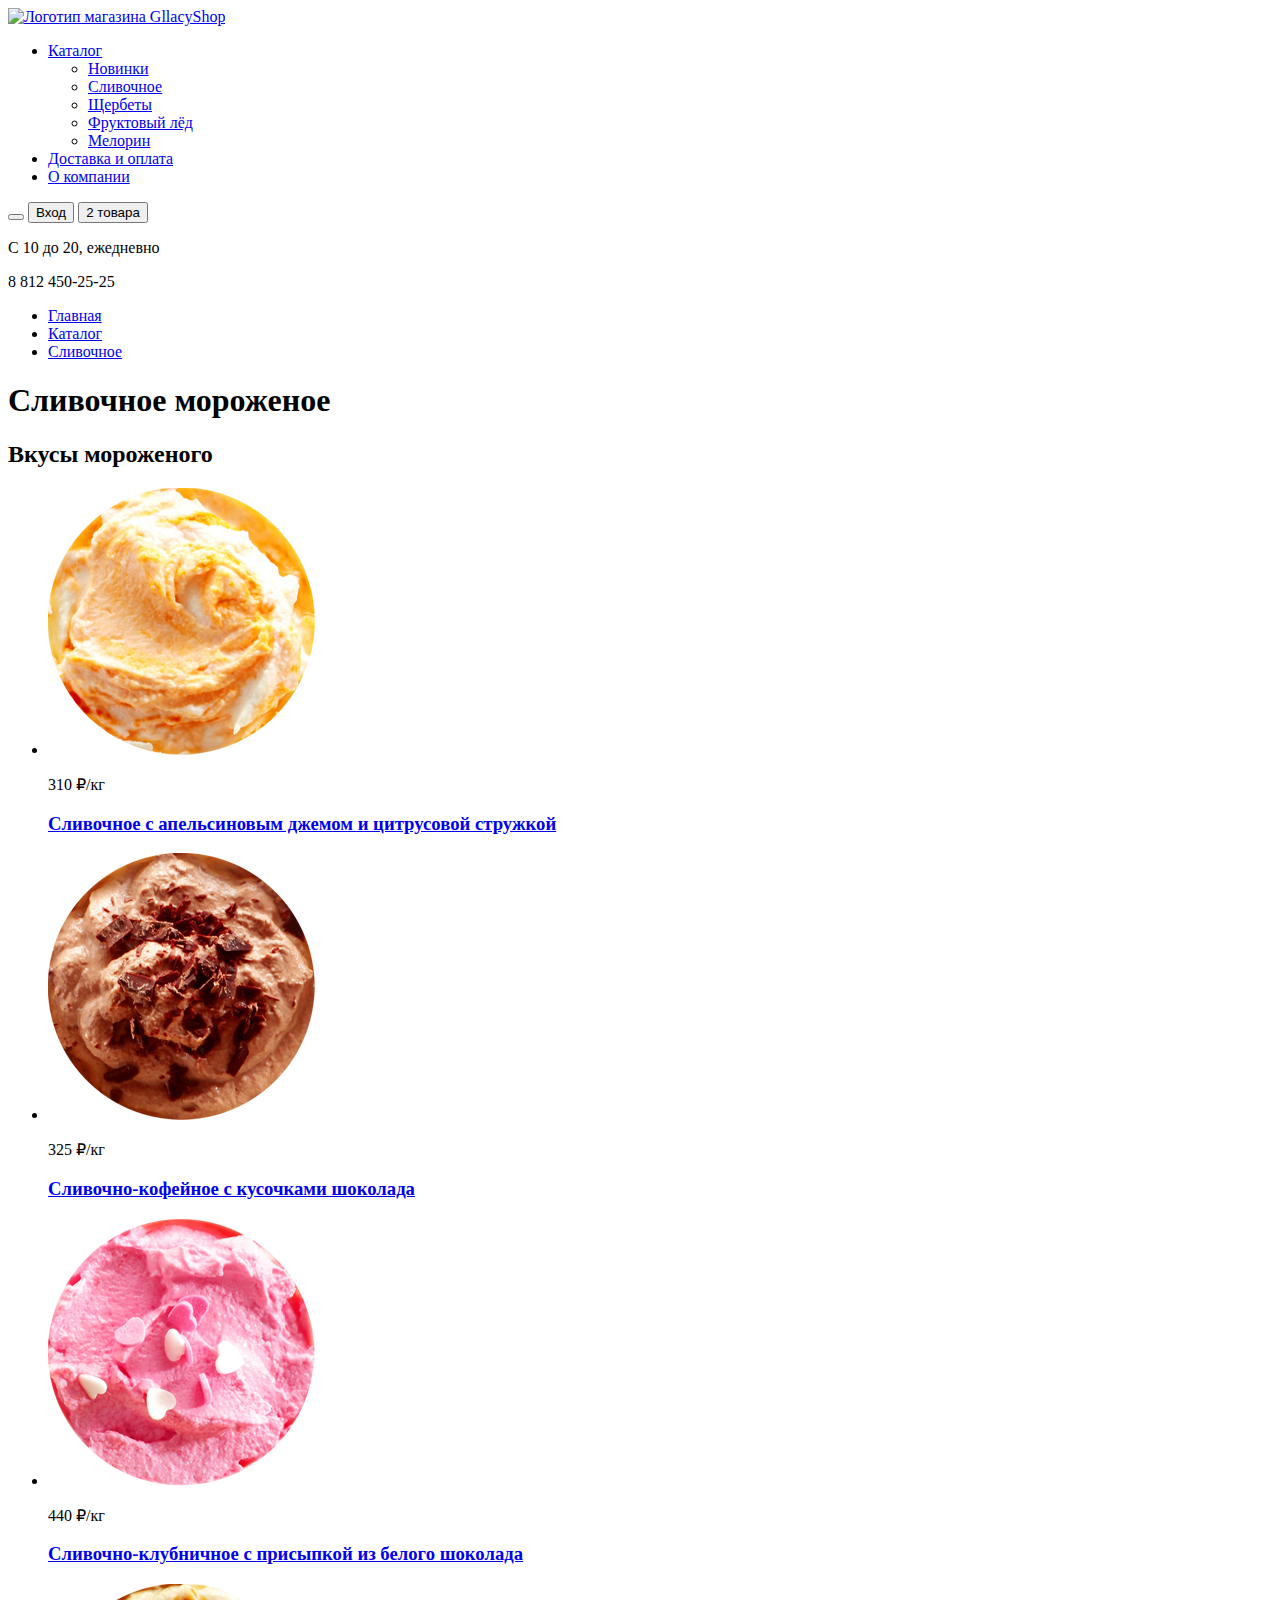
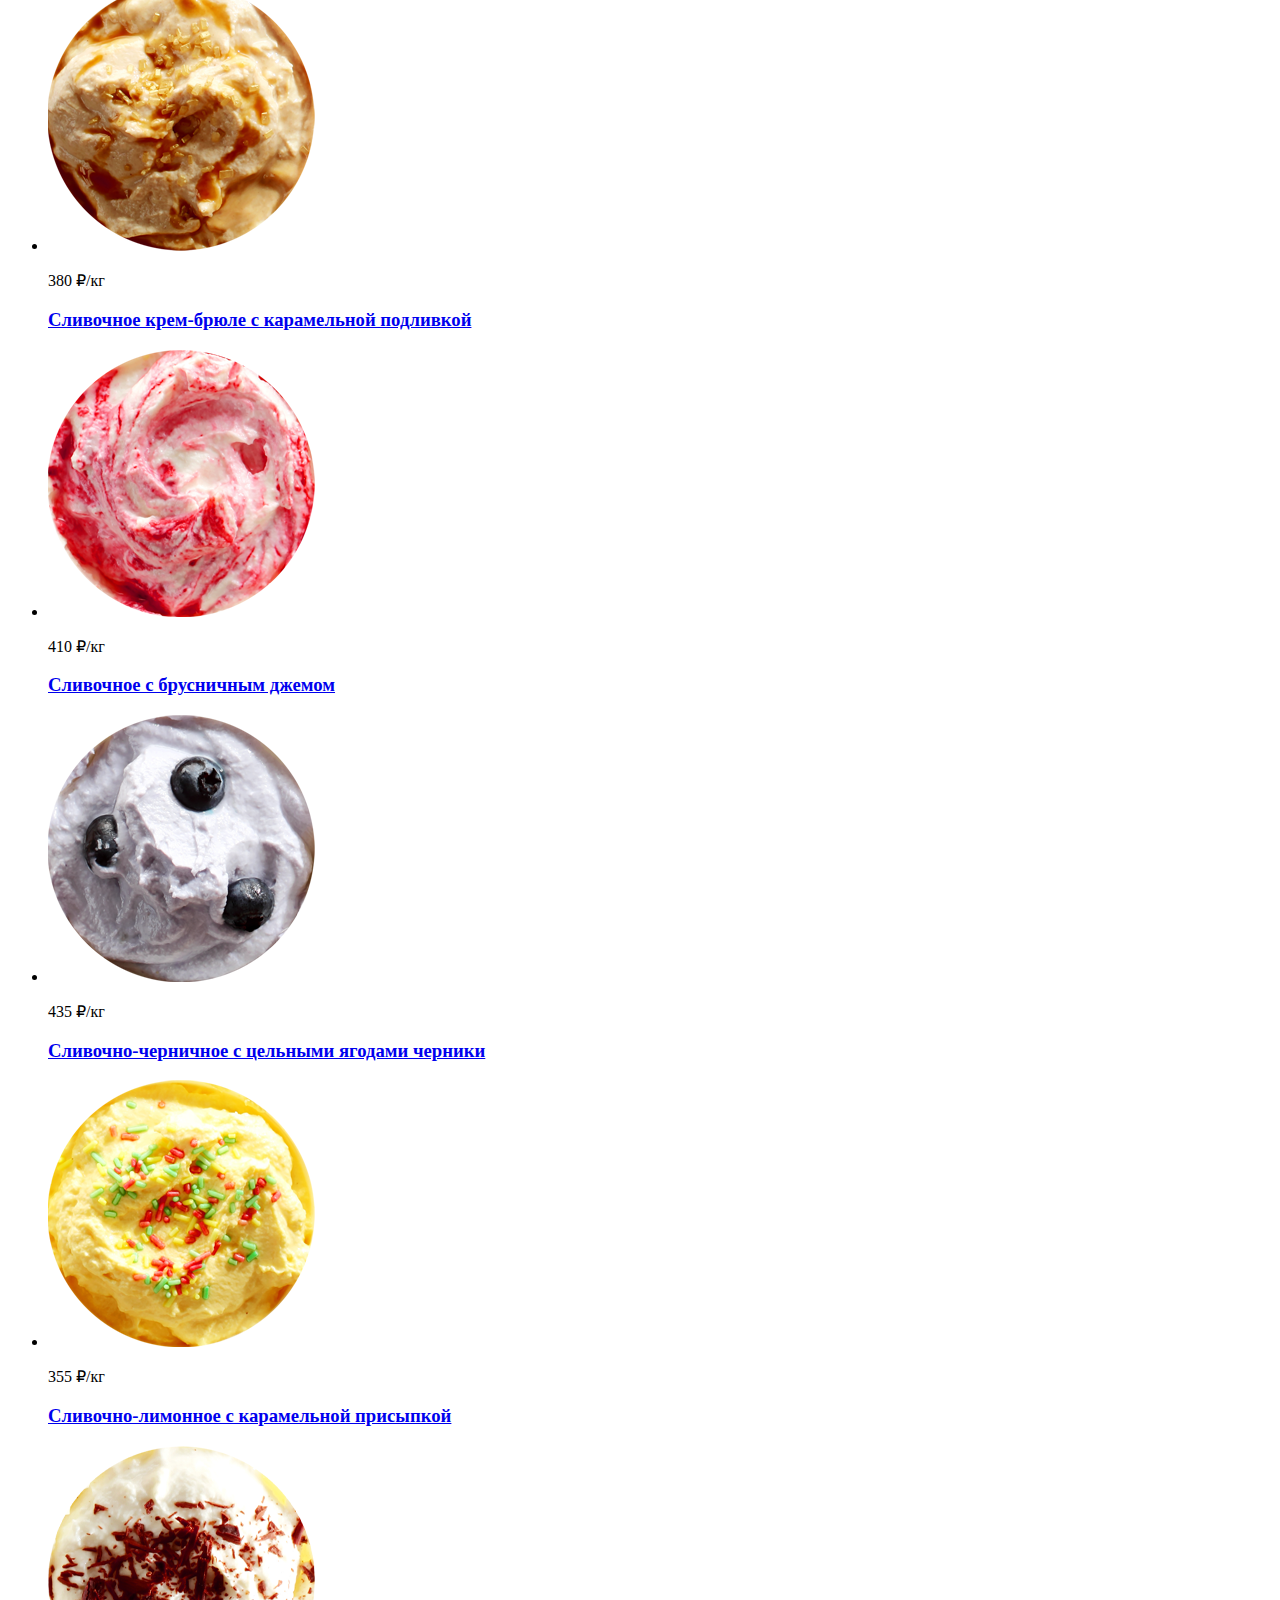
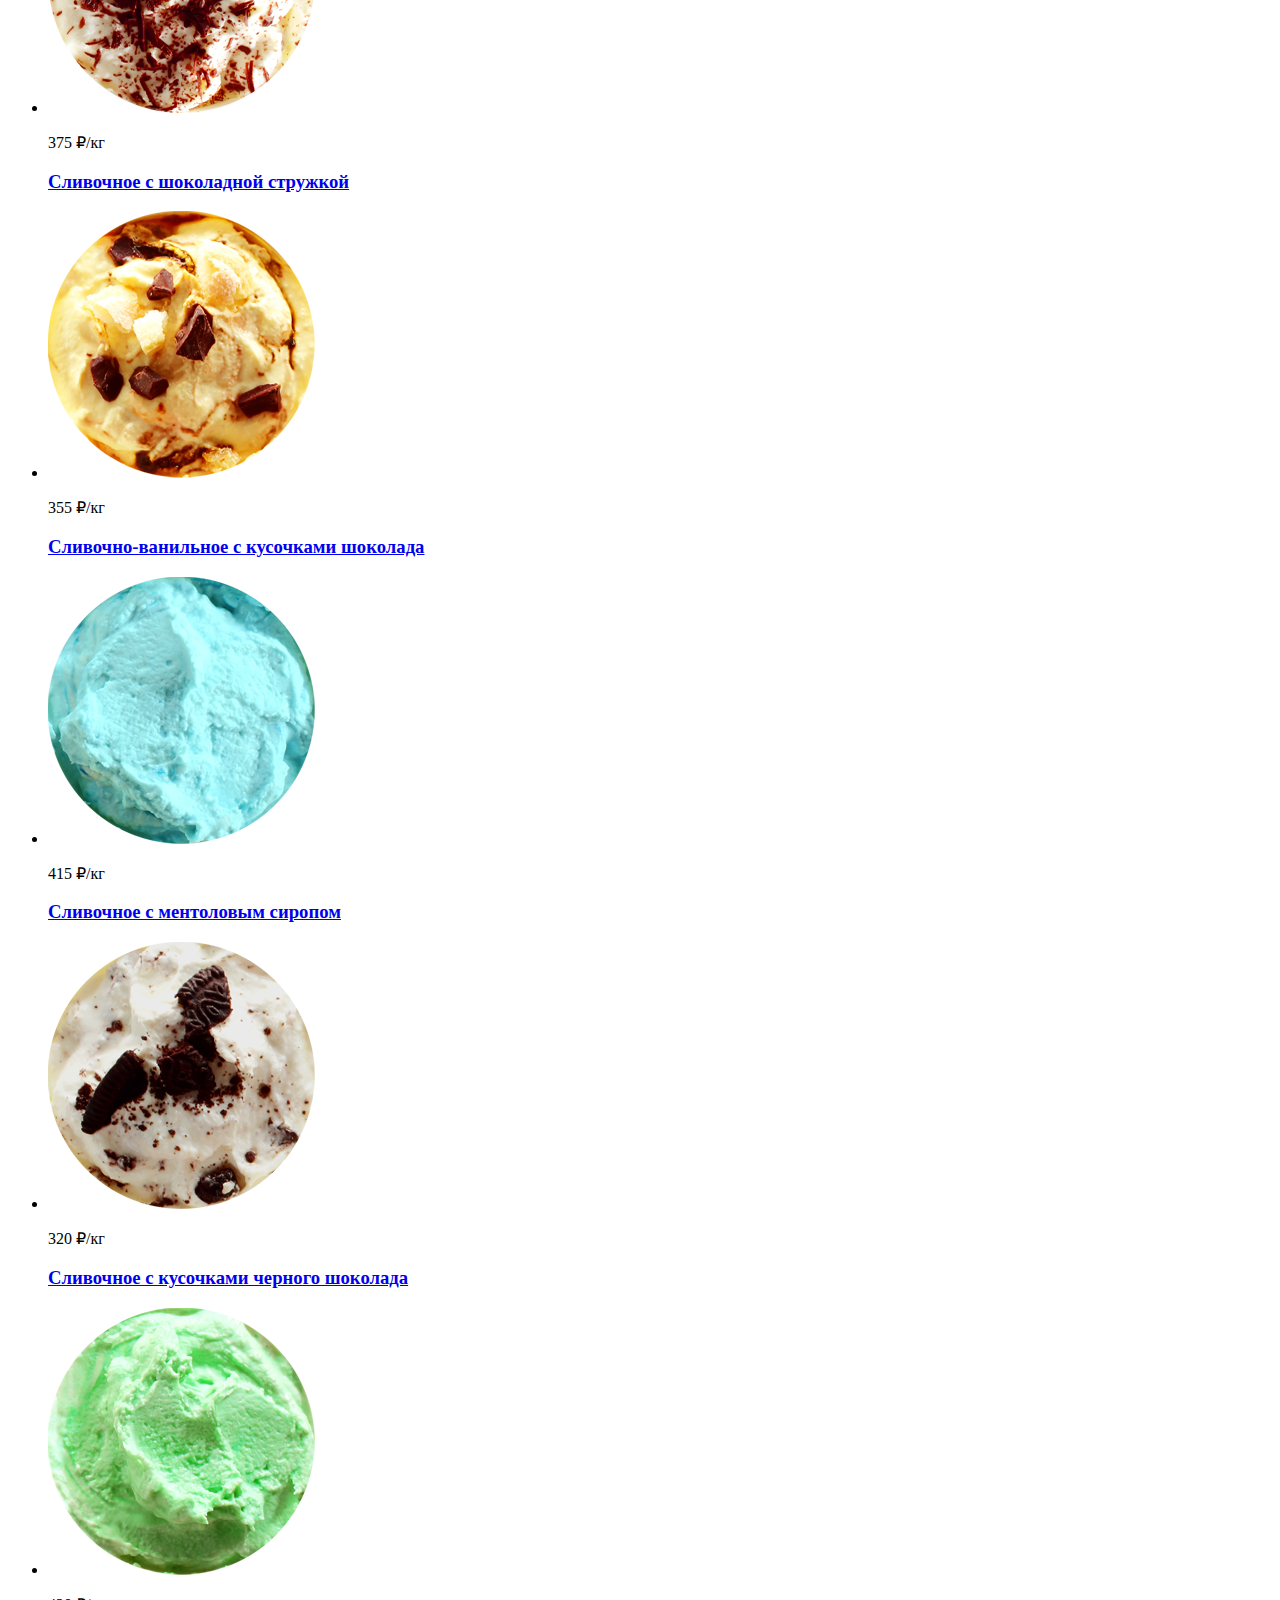
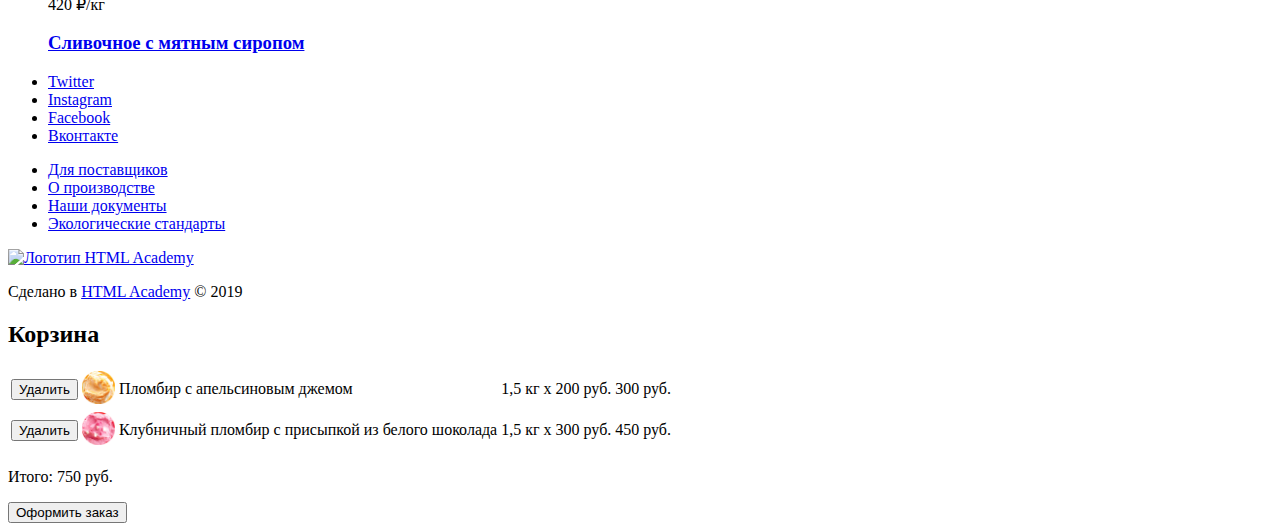
==== catalog.html @ 70934684 "Добавил разметку форм и попапов" ====
<!DOCTYPE html>
<html lang="ru">

<head>
  <meta charset="utf-8">
  <title>Каталог магазина GllacyShop</title>
</head>

<body>
  <header>
    <div>
      <a href="index.html">
        <img src="#" alt="Логотип магазина GllacyShop">
      </a>
    </div>
    <nav aria-label="Содержимое">
      <ul>
        <li><a href="#">Каталог</a></li>
        <ul>
          <li><a href="#">Новинки</a></li>
          <li><a href="#">Сливочное</a></li>
          <li><a href="#">Щербеты</a></li>
          <li><a href="#">Фруктовый лёд</a></li>
          <li><a href="#">Мелорин</a></li>
        </ul>
        <li><a href="#">Доставка и оплата</a></li>
        <li><a href="#">О компании</a></li>
      </ul>
    </nav>
    <div>
      <button type="button" aria-label="Поиск"></button>
      <button type="button">Вход</button>
      <button type="button">2 товара</button>
    </div>
    <div aria-label="График работы">
      <p>С 10 до 20, ежедневно</p>
      <p>8 812 450-25-25</p>
    </div>
  </header>
  <main>
    <ul>
      <li><a href="index.html">Главная</a></li>
      <li><a href="#">Каталог</a></li>
      <li><a href="catalog.html">Сливочное</a></li>
    </ul>
    <h1>Сливочное мороженое</h1>
    <section>
      <h2 class="visually-hidden">Вкусы мороженого</h2>
      <ul>
        <li>
          <img src="img/ice-cream-1.png" width="267" height="267"
            alt="Сливочное с апельсиновым джемом и цитрусовой стружкой">
          <p>310 ₽<span>/кг</span></p>
          <h3><a href="#">Сливочное с апельсиновым джемом и цитрусовой стружкой</a></h3>
        </li>
        <li>
          <img src="img/ice-cream-2.png" width="267" height="267" alt="Сливочно-кофейное с кусочками шоколада">
          <p>325 ₽<span>/кг</span></p>
          <h3><a href="#">Сливочно-кофейное с кусочками шоколада</a></h3>
        </li>
        <li>
          <img src="img/ice-cream-3.png" width="267" height="267"
            alt="Сливочно-клубничное с присыпкой из белого шоколада">
          <p>440 ₽<span>/кг</span></p>
          <h3><a href="#">Сливочно-клубничное с присыпкой из белого шоколада</a></h3>
        </li>
        <li>
          <img src="img/ice-cream-4.png" width="267" height="267" alt="Сливочное крем-брюле с карамельной подливкой">
          <p>380 ₽<span>/кг</span></p>
          <h3><a href="#">Сливочное крем-брюле с карамельной подливкой</a></h3>
        </li>
        <li>
          <img src="img/ice-cream-5.png" width="267" height="267" alt="Сливочное с брусничным джемом">
          <p>410 ₽<span>/кг</span></p>
          <h3><a href="#">Сливочное с брусничным джемом</a></h3>
        </li>
        <li>
          <img src="img/ice-cream-6.png" width="267" height="267" alt="Сливочно-черничное с цельными ягодами черники">
          <p>435 ₽<span>/кг</span></p>
          <h3><a href="#">Сливочно-черничное с цельными ягодами черники</a></h3>
        </li>
        <li>
          <img src="img/ice-cream-7.png" width="267" height="267" alt="Сливочно-лимонное с карамельной присыпкой">
          <p>355 ₽<span>/кг</span></p>
          <h3><a href="#">Сливочно-лимонное с карамельной присыпкой</a></h3>
        </li>
        <li>
          <img src="img/ice-cream-8.png" width="267" height="267" alt="Сливочное с шоколадной стружкой">
          <p>375 ₽<span>/кг</span></p>
          <h3><a href="#">Сливочное с шоколадной стружкой</a></h3>
        </li>
        <li>
          <img src="img/ice-cream-9.png" width="267" height="267" alt="Сливочно-ванильное с кусочками шоколада">
          <p>355 ₽<span>/кг</span></p>
          <h3><a href="#">Сливочно-ванильное с кусочками шоколада</a></h3>
        </li>
        <li>
          <img src="img/ice-cream-10.png" width="267" height="267" alt="Сливочноe с ментоловым сиропом">
          <p>415 ₽<span>/кг</span></p>
          <h3><a href="#">Сливочноe с ментоловым сиропом</a></h3>
        </li>
        <li>
          <img src="img/ice-cream-11.png" width="267" height="267" alt="Сливочное с кусочками черного шоколада">
          <p>320 ₽<span>/кг</span></p>
          <h3><a href="#">Сливочное с кусочками черного шоколада</a></h3>
        </li>
        <li>
          <img src="img/ice-cream-12.png" width="267" height="267" alt="Сливочное с мятным сиропом">
          <p>420 ₽<span>/кг</span></p>
          <h3><a href="#">Сливочное с мятным сиропом</a></h3>
        </li>
      </ul>
    </section>
  </main>
  <footer>
    <div>
      <ul>
        <li><a href="#">Twitter</a></li>
        <li><a href="#">Instagram</a></li>
        <li><a href="#">Facebook</a></li>
        <li><a href="#">Вконтакте</a></li>
      </ul>
    </div>
    <div>
      <ul>
        <li><a href="#">Для поставщиков</a></li>
        <li><a href="#">О производстве</a></li>
        <li><a href="#">Наши документы</a></li>
        <li><a href="#">Экологические стандарты</a></li>
      </ul>
    </div>
    <a href="https://htmlacademy.ru/intensive/htmlcss">
      <img src="#" alt="Логотип HTML Academy">
    </a>
    <p>Сделано в <a href="https://htmlacademy.ru/intensive/htmlcss">HTML Academy</a> © 2019</p>
  </footer>
  <section>
    <h2 class="visually-hidden">Корзина</h2>
    <table>
      <tr>
        <td>
          <button type="button">Удалить</button>
        </td>
        <td>
          <img src="img/ice-cream-1.png" width="33" height="33"
            alt="Сливочное с апельсиновым джемом и цитрусовой стружкой">
        </td>
        <td>
          Пломбир с апельсиновым джемом
        </td>
        <td>
          1,5 кг х <span>200 руб.</span>
        </td>
        <td>
          300 руб.
        </td>
      </tr>
      <tr>
        <td>
          <button type="button">Удалить</button>
        </td>
        <td>
          <img src="img/ice-cream-3.png" width="33" height="33"
            alt="Сливочно-клубничное с присыпкой из белого шоколада">
        </td>
        <td>
          Клубничный пломбир с присыпкой из белого шоколада
        </td>
        <td>
          1,5 кг х <span>300 руб.</span>
        </td>
        <td>
          450 руб.
        </td>
      </tr>
    </table>
    <p>Итого: 750 руб.</p>
    <button type="button">Оформить заказ</button>
  </section>
</body>

</html>
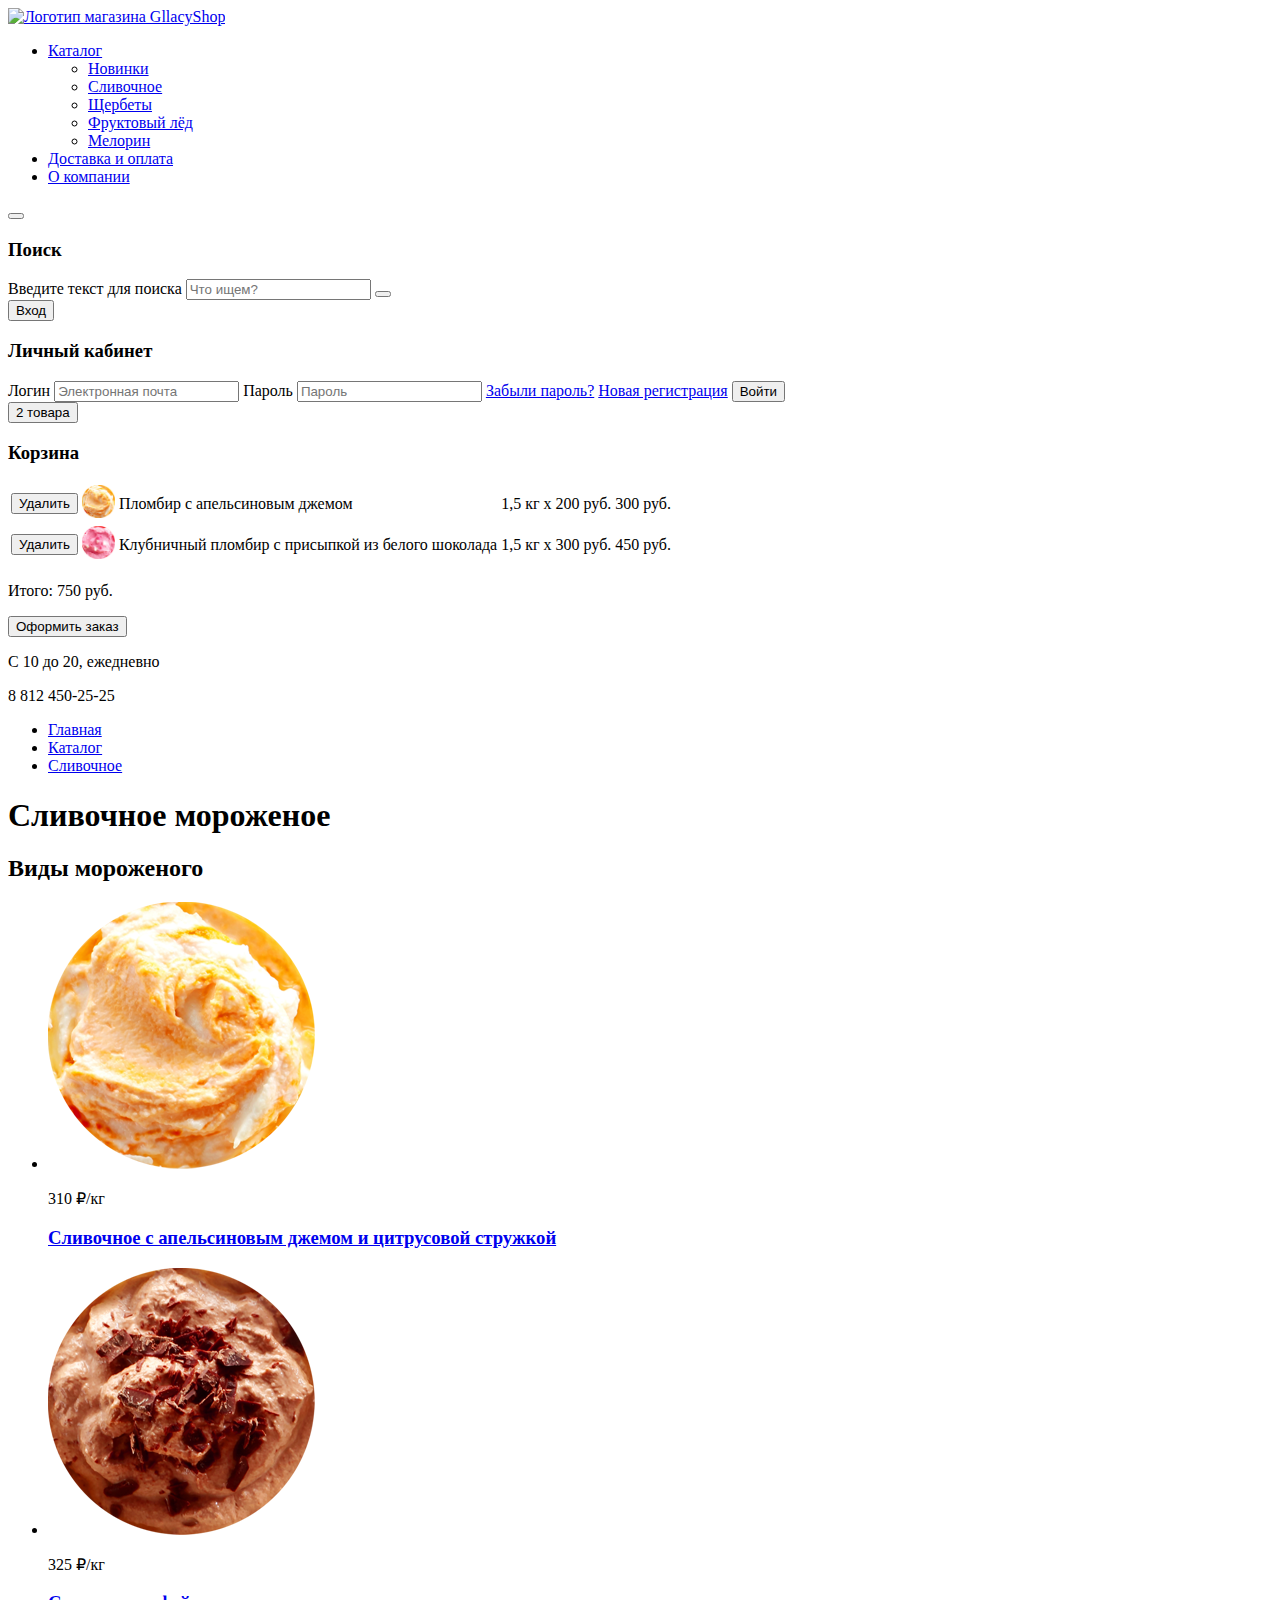
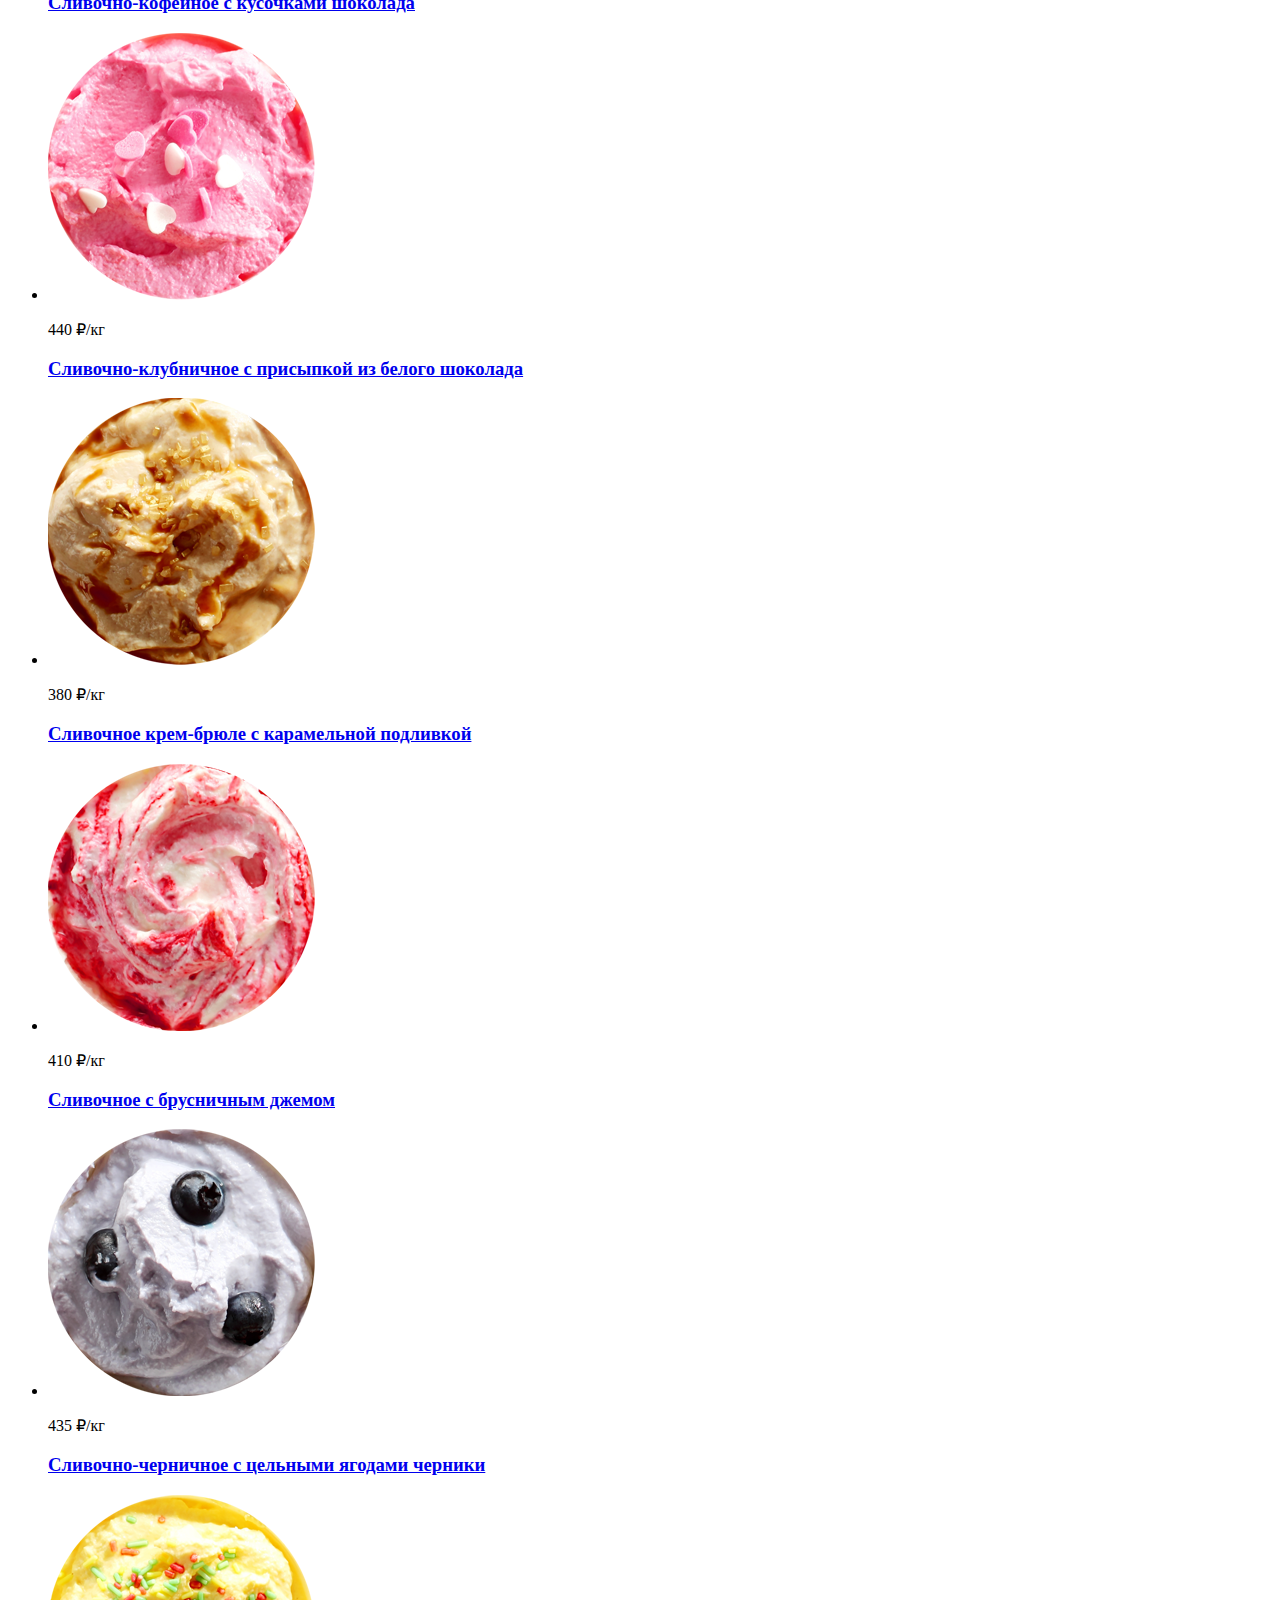
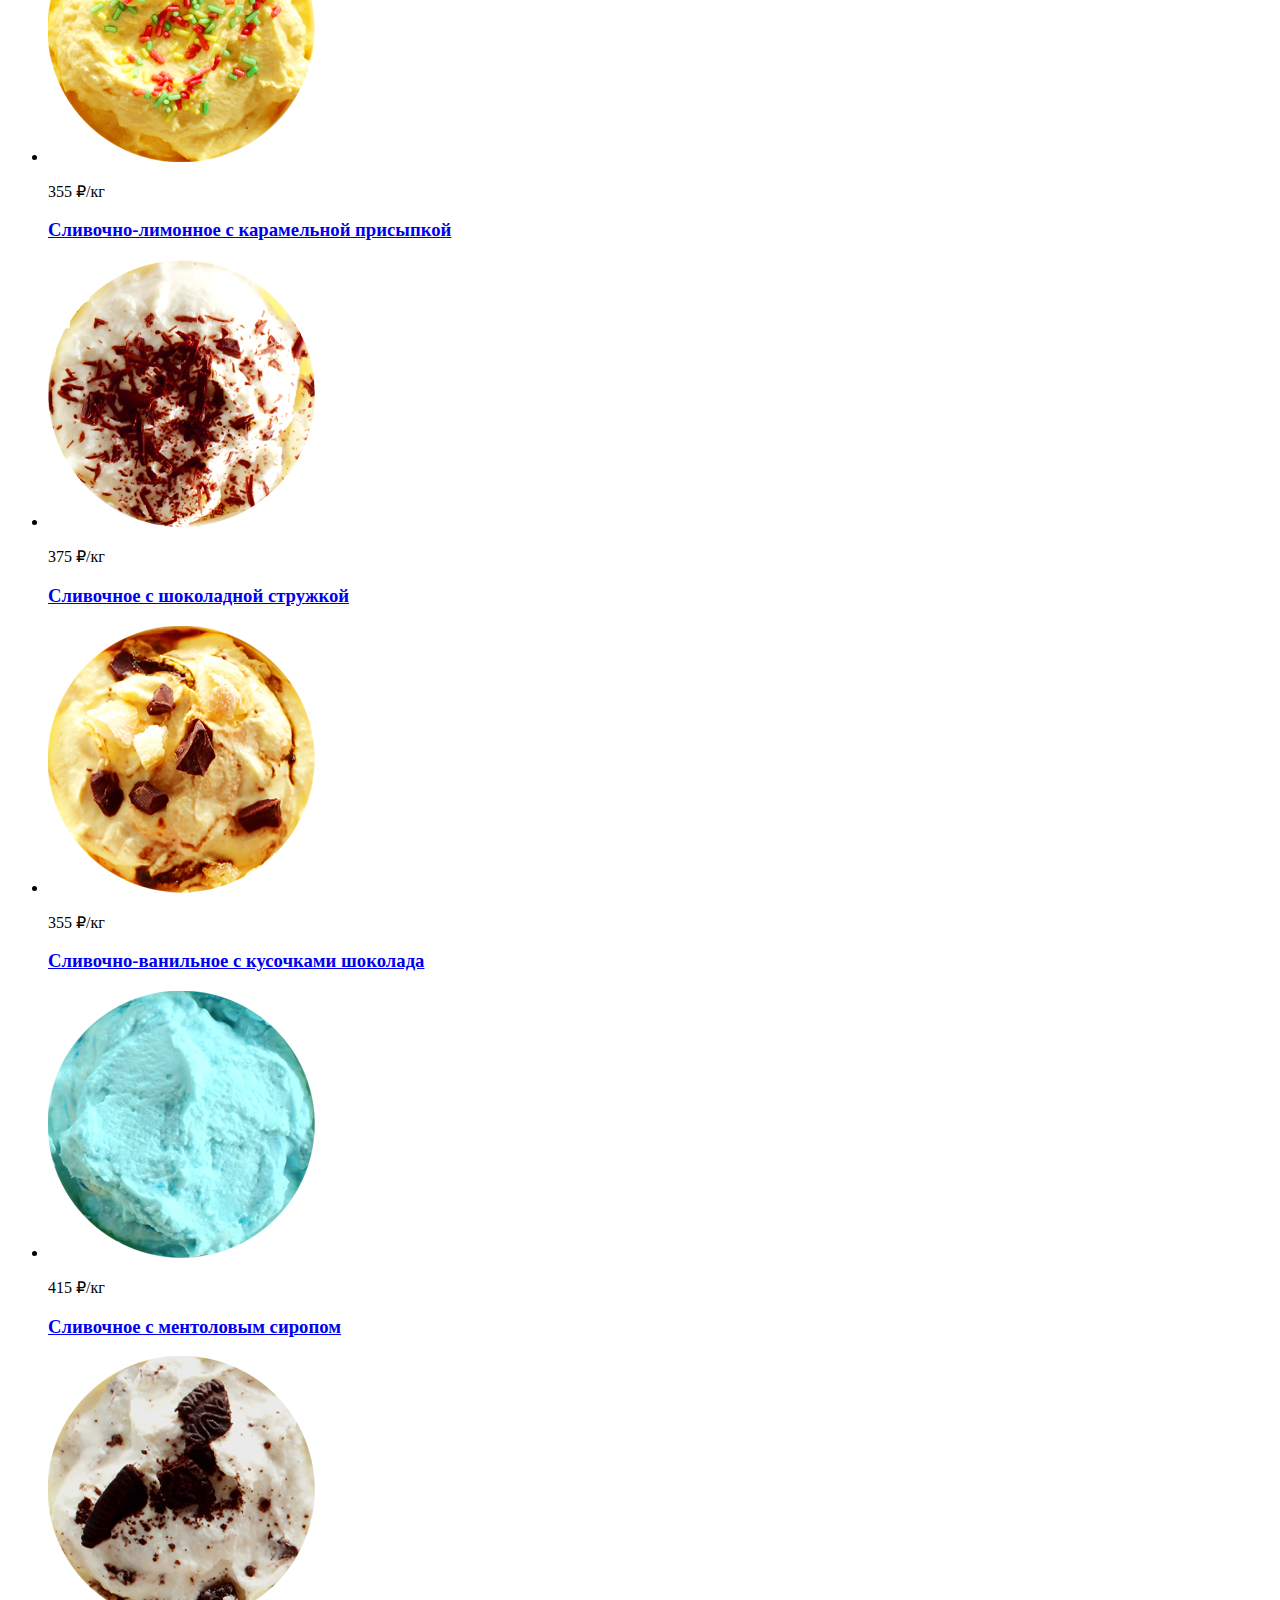
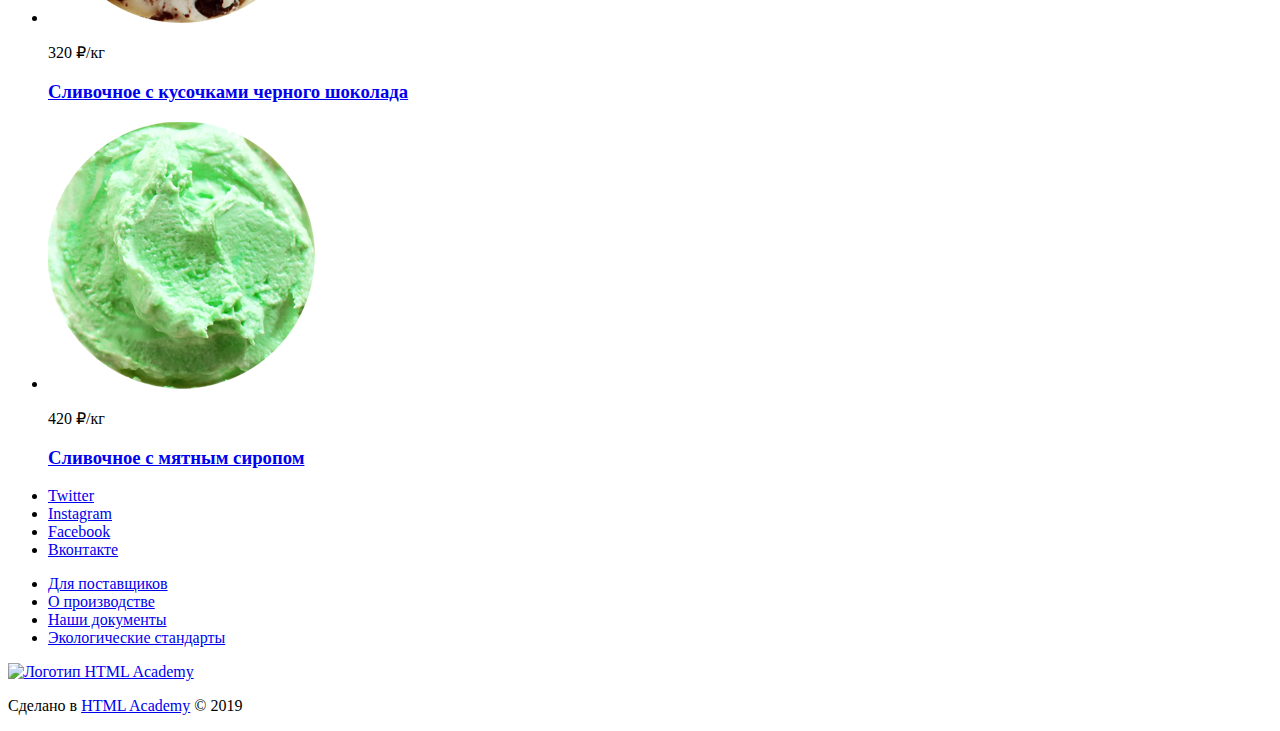
==== commit b555a239: "Доработка по замечаниям" ====
--- a/catalog.html
+++ b/catalog.html
@@ -13,7 +13,7 @@
         <img src="#" alt="Логотип магазина GllacyShop">
       </a>
     </div>
-    <nav aria-label="Содержимое">
+    <nav aria-label="Навигация по сайту">
       <ul>
         <li><a href="#">Каталог</a></li>
         <ul>
@@ -28,9 +28,76 @@
       </ul>
     </nav>
     <div>
-      <button type="button" aria-label="Поиск"></button>
-      <button type="button">Вход</button>
-      <button type="button">2 товара</button>
+      <div>
+        <button type="button" aria-label="Поиск"></button>
+        <section>
+          <h3 class="visually-hidden">Поиск</h3>
+          <form action="https://echo.htmlacademy.ru" method="GET">
+            <label for="search" class="visually-hidden">Введите текст для поиска</label>
+            <input id="search" type="text" name="search" placeholder="Что ищем?">
+            <button type="submit"></button>
+          </form>
+        </section>
+      </div>
+      <div>
+        <button type="button">Вход</button>
+        <section>
+          <h3 class="visually-hidden">Личный кабинет</h3>
+          <form action="https://echo.htmlacademy.ru" method="POST">
+            <label for="user-login" class="visually-hidden">Логин</label>
+            <input id="user-login" type="text" name="login" placeholder="Электронная почта">
+            <label for="user-password" class="visually-hidden">Пароль</label>
+            <input id="user-pasword" type="password" name="password" placeholder="Пароль">
+            <a href="#">Забыли пароль?</a>
+            <a href="#">Новая регистрация</a>
+            <button type="submit">Войти</button>
+          </form>
+        </section>
+      </div>
+      <div>
+        <button type="button">2 товара</button>
+        <section>
+          <h3 class="visually-hidden">Корзина</h2>
+          <table>
+            <tr>
+              <td>
+                <button type="button">Удалить</button>
+              </td>
+              <td>
+                <img src="img/ice-cream-1.png" width="33" height="33" alt="Сливочное с апельсиновым джемом и цитрусовой стружкой">
+              </td>
+              <td>
+                Пломбир с апельсиновым джемом
+              </td>
+              <td>
+                1,5 кг х <span>200 руб.</span>
+              </td>
+              <td>
+                300 руб.
+              </td>
+            </tr>
+            <tr>
+              <td>
+                <button type="button">Удалить</button>
+              </td>
+              <td>
+                <img src="img/ice-cream-3.png" width="33" height="33" alt="Сливочно-клубничное с присыпкой из белого шоколада">
+              </td>
+              <td>
+                Клубничный пломбир с присыпкой из белого шоколада
+              </td>
+              <td>
+                1,5 кг х <span>300 руб.</span>
+              </td>
+              <td>
+                450 руб.
+              </td>
+            </tr>
+          </table>
+          <p>Итого: 750 руб.</p>
+          <button type="button">Оформить заказ</button>
+        </section>
+      </div>
     </div>
     <div aria-label="График работы">
       <p>С 10 до 20, ежедневно</p>
@@ -45,11 +112,10 @@
     </ul>
     <h1>Сливочное мороженое</h1>
     <section>
-      <h2 class="visually-hidden">Вкусы мороженого</h2>
-      <ul>
-        <li>
-          <img src="img/ice-cream-1.png" width="267" height="267"
-            alt="Сливочное с апельсиновым джемом и цитрусовой стружкой">
+      <h2 class="visually-hidden">Виды мороженого</h2>
+      <ul>
+        <li>
+          <img src="img/ice-cream-1.png" width="267" height="267" alt="Сливочное с апельсиновым джемом и цитрусовой стружкой">
           <p>310 ₽<span>/кг</span></p>
           <h3><a href="#">Сливочное с апельсиновым джемом и цитрусовой стружкой</a></h3>
         </li>
@@ -59,8 +125,7 @@
           <h3><a href="#">Сливочно-кофейное с кусочками шоколада</a></h3>
         </li>
         <li>
-          <img src="img/ice-cream-3.png" width="267" height="267"
-            alt="Сливочно-клубничное с присыпкой из белого шоколада">
+          <img src="img/ice-cream-3.png" width="267" height="267" alt="Сливочно-клубничное с присыпкой из белого шоколада">
           <p>440 ₽<span>/кг</span></p>
           <h3><a href="#">Сливочно-клубничное с присыпкой из белого шоколада</a></h3>
         </li>
@@ -134,49 +199,6 @@
     </a>
     <p>Сделано в <a href="https://htmlacademy.ru/intensive/htmlcss">HTML Academy</a> © 2019</p>
   </footer>
-  <section>
-    <h2 class="visually-hidden">Корзина</h2>
-    <table>
-      <tr>
-        <td>
-          <button type="button">Удалить</button>
-        </td>
-        <td>
-          <img src="img/ice-cream-1.png" width="33" height="33"
-            alt="Сливочное с апельсиновым джемом и цитрусовой стружкой">
-        </td>
-        <td>
-          Пломбир с апельсиновым джемом
-        </td>
-        <td>
-          1,5 кг х <span>200 руб.</span>
-        </td>
-        <td>
-          300 руб.
-        </td>
-      </tr>
-      <tr>
-        <td>
-          <button type="button">Удалить</button>
-        </td>
-        <td>
-          <img src="img/ice-cream-3.png" width="33" height="33"
-            alt="Сливочно-клубничное с присыпкой из белого шоколада">
-        </td>
-        <td>
-          Клубничный пломбир с присыпкой из белого шоколада
-        </td>
-        <td>
-          1,5 кг х <span>300 руб.</span>
-        </td>
-        <td>
-          450 руб.
-        </td>
-      </tr>
-    </table>
-    <p>Итого: 750 руб.</p>
-    <button type="button">Оформить заказ</button>
-  </section>
 </body>
 
 </html>
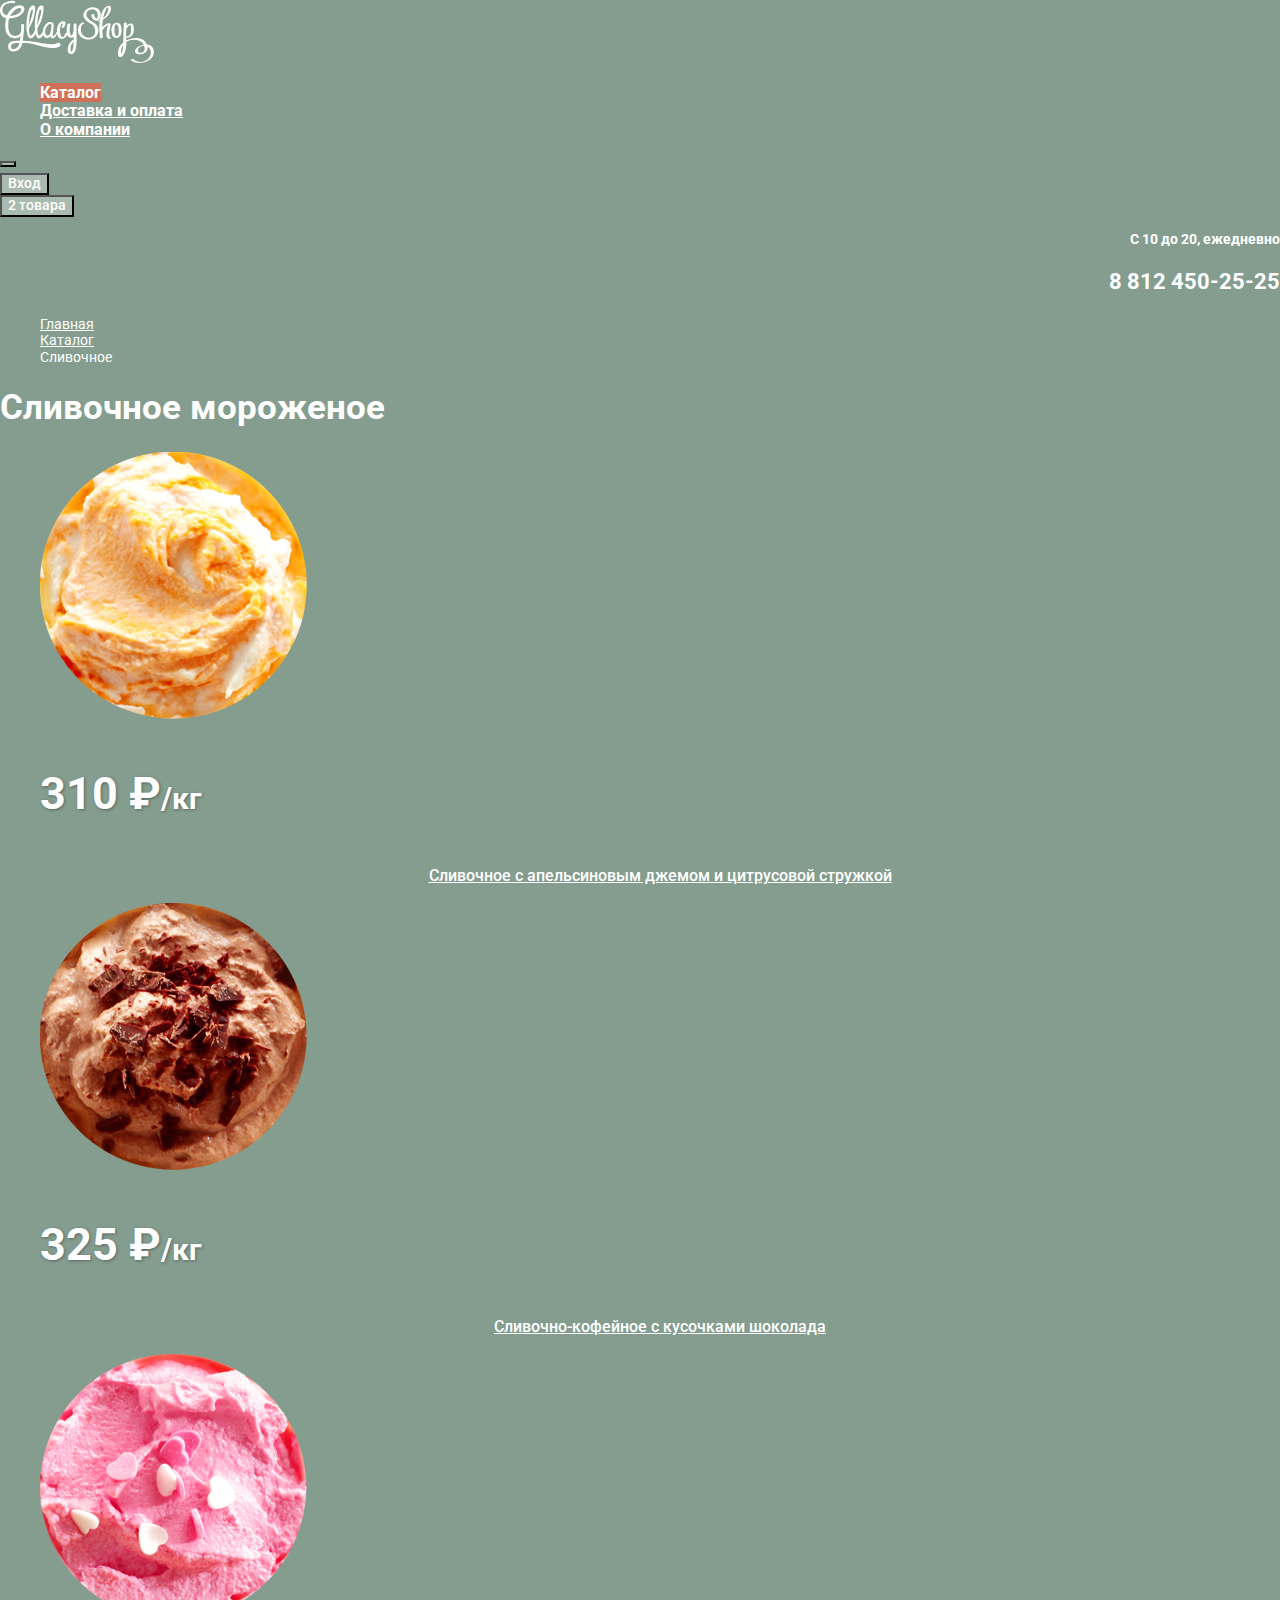
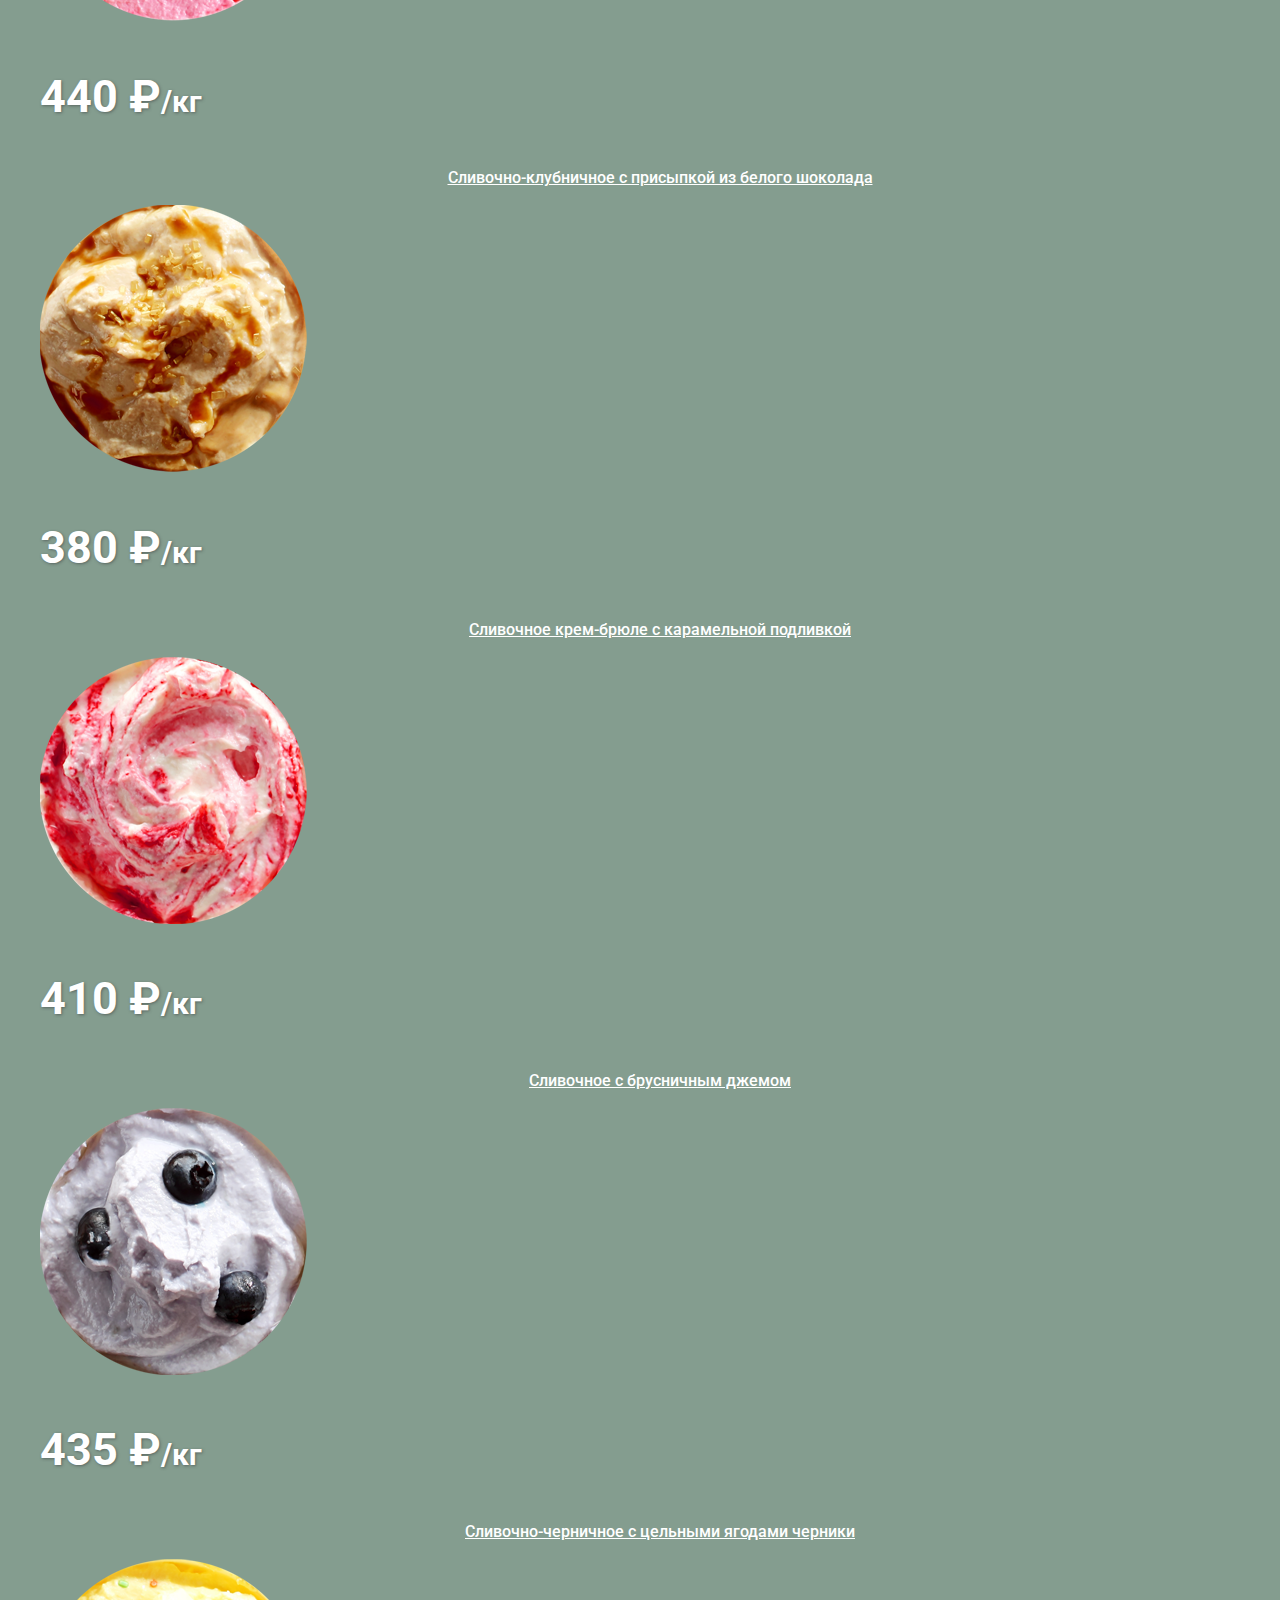
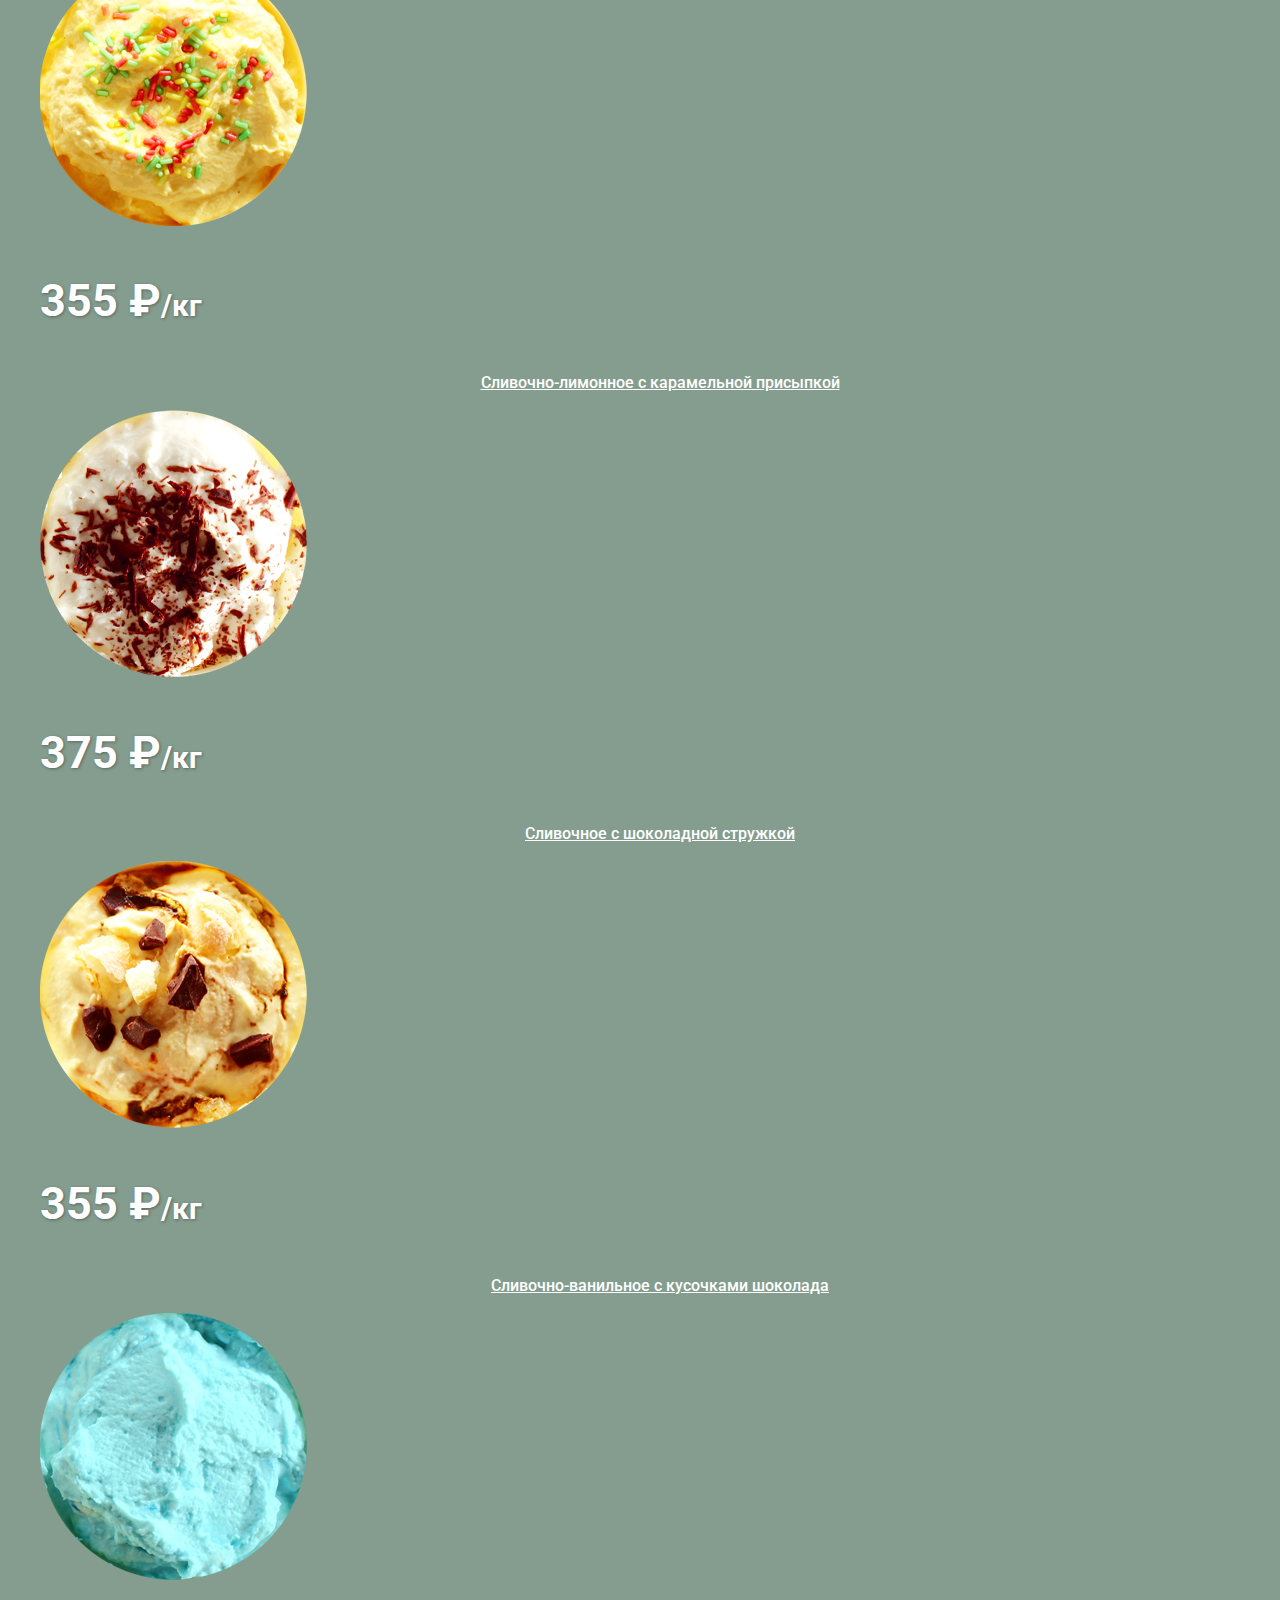
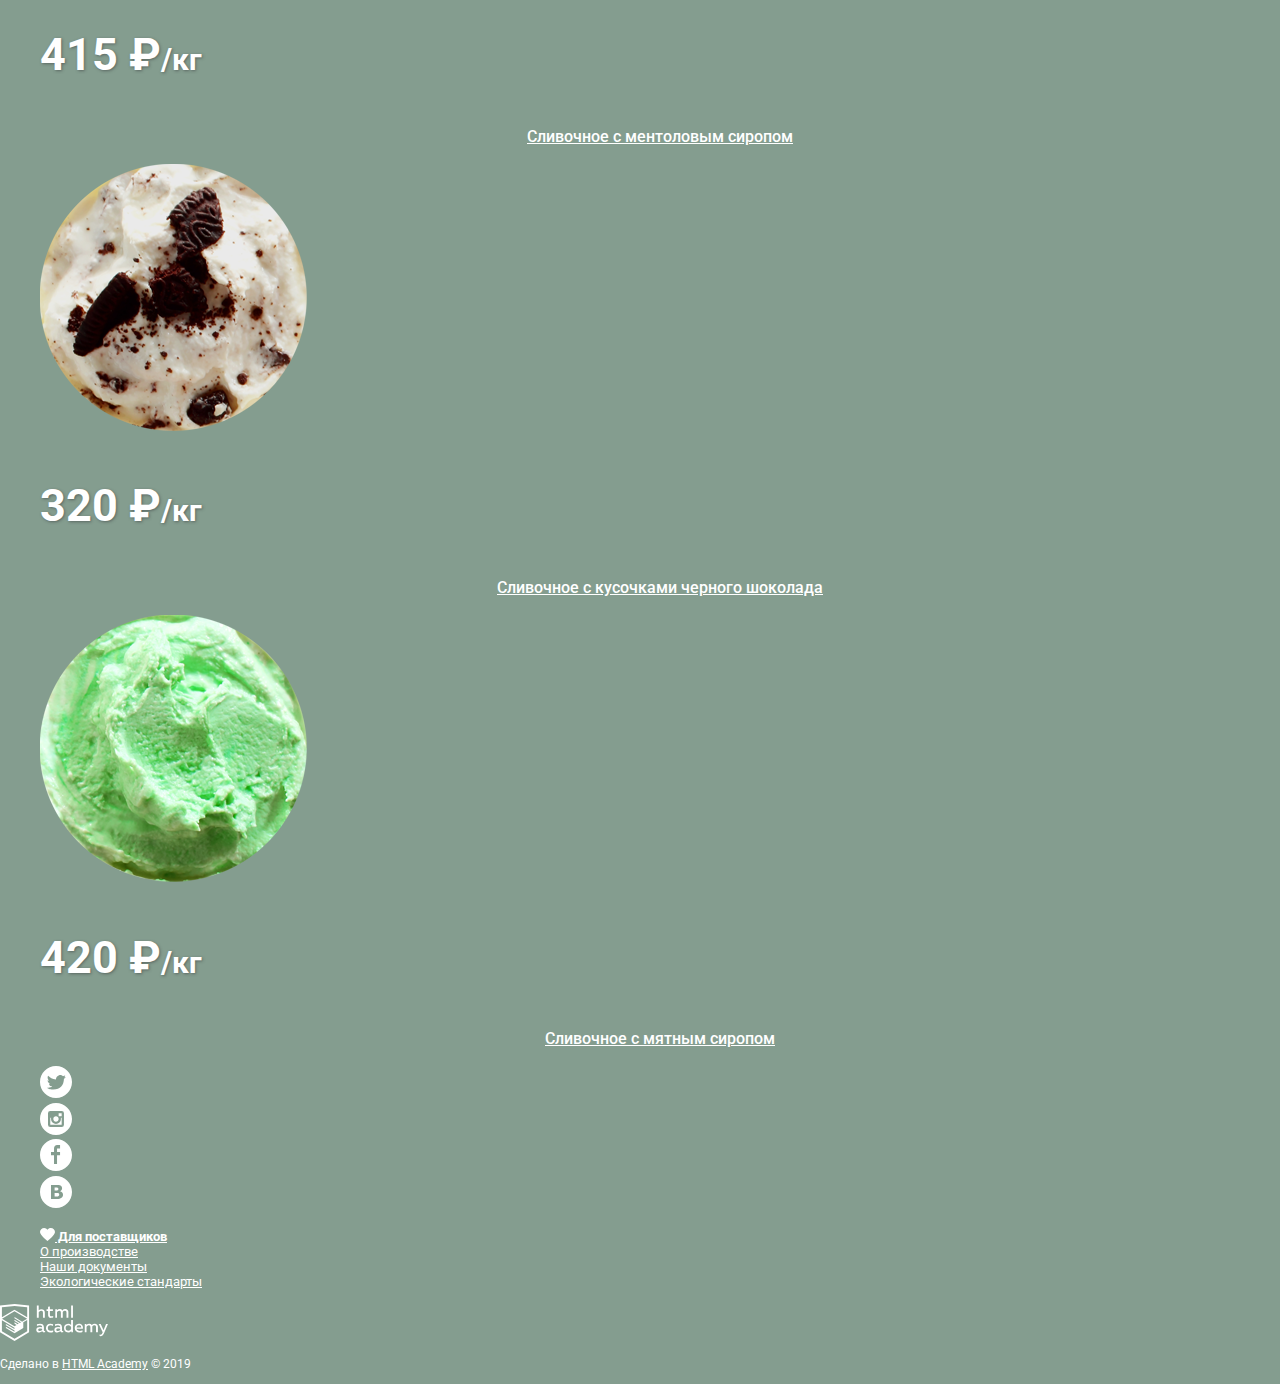
==== commit ddf85e21: "Базовая стилизация" ====
--- a/catalog.html
+++ b/catalog.html
@@ -4,44 +4,47 @@
 <head>
   <meta charset="utf-8">
   <title>Каталог магазина GllacyShop</title>
+  <link href="https://fonts.googleapis.com/css?family=Roboto:400,500,700&display=swap&subset=cyrillic" rel="stylesheet">
+  <link rel="stylesheet" href="css/normalize.css">
+  <link rel="stylesheet" href="css/style.css">
 </head>
 
 <body>
   <header>
     <div>
       <a href="index.html">
-        <img src="#" alt="Логотип магазина GllacyShop">
+        <img src="img/svg/logo.svg" width="154" height="64" alt="Логотип магазина GllacyShop">
       </a>
     </div>
     <nav aria-label="Навигация по сайту">
-      <ul>
-        <li><a href="#">Каталог</a></li>
-        <ul>
+      <ul class="navigation-list">
+        <li class="navigation-item current-page"><a href="#">Каталог</a></li>
+        <ul class="navigation-tastes">
           <li><a href="#">Новинки</a></li>
           <li><a href="#">Сливочное</a></li>
           <li><a href="#">Щербеты</a></li>
           <li><a href="#">Фруктовый лёд</a></li>
           <li><a href="#">Мелорин</a></li>
         </ul>
-        <li><a href="#">Доставка и оплата</a></li>
-        <li><a href="#">О компании</a></li>
+        <li class="navigation-item"><a href="#">Доставка и оплата</a></li>
+        <li class="navigation-item"><a href="#">О компании</a></li>
       </ul>
     </nav>
-    <div>
-      <div>
-        <button type="button" aria-label="Поиск"></button>
-        <section>
+    <div class="additional-navigation-container">
+      <div class="search-container">
+        <button class="button button-search" type="button" aria-label="Поиск"></button>
+        <section class="search">
           <h3 class="visually-hidden">Поиск</h3>
           <form action="https://echo.htmlacademy.ru" method="GET">
             <label for="search" class="visually-hidden">Введите текст для поиска</label>
             <input id="search" type="text" name="search" placeholder="Что ищем?">
-            <button type="submit"></button>
+            <button class="button" type="submit"></button>
           </form>
         </section>
       </div>
-      <div>
-        <button type="button">Вход</button>
-        <section>
+      <div class="account-container">
+        <button class="button button-account" type="button">Вход</button>
+        <section class="account">
           <h3 class="visually-hidden">Личный кабинет</h3>
           <form action="https://echo.htmlacademy.ru" method="POST">
             <label for="user-login" class="visually-hidden">Логин</label>
@@ -50,13 +53,15 @@
             <input id="user-pasword" type="password" name="password" placeholder="Пароль">
             <a href="#">Забыли пароль?</a>
             <a href="#">Новая регистрация</a>
-            <button type="submit">Войти</button>
+            <button class="button" type="submit">Войти</button>
           </form>
         </section>
       </div>
       <div>
-        <button type="button">2 товара</button>
-        <section>
+        <div class="basket-container">
+          <button class="button button-basket" type="button">2 товара</button>
+        </div>
+        <section class="basket">
           <h3 class="visually-hidden">Корзина</h2>
           <table>
             <tr>
@@ -99,105 +104,109 @@
         </section>
       </div>
     </div>
-    <div aria-label="График работы">
-      <p>С 10 до 20, ежедневно</p>
-      <p>8 812 450-25-25</p>
+    <div class="work-schedule" aria-label="График работы">
+      <p class="work-schedule-time">С 10 до 20, ежедневно</p>
+      <p class="work-schedule-phone">8 812 450-25-25</p>
     </div>
   </header>
   <main>
-    <ul>
-      <li><a href="index.html">Главная</a></li>
-      <li><a href="#">Каталог</a></li>
-      <li><a href="catalog.html">Сливочное</a></li>
-    </ul>
-    <h1>Сливочное мороженое</h1>
-    <section>
+    <div class="breadcrumbs-container">
+      <ul class="breadcrumbs-list">
+        <li><a href="index.html">Главная</a></li>
+        <li><a href="#">Каталог</a></li>
+        <li class="breadcrumbs-current-page"><a href="catalog.html">Сливочное</a></li>
+      </ul>
+    </div>
+    <h1 class="catalog-header">Сливочное мороженое</h1>
+    <section class="catalog">
       <h2 class="visually-hidden">Виды мороженого</h2>
-      <ul>
-        <li>
+      <ul class="catalog-list">
+        <li class="item">
           <img src="img/ice-cream-1.png" width="267" height="267" alt="Сливочное с апельсиновым джемом и цитрусовой стружкой">
           <p>310 ₽<span>/кг</span></p>
-          <h3><a href="#">Сливочное с апельсиновым джемом и цитрусовой стружкой</a></h3>
-        </li>
-        <li>
+          <a href="#"><h3>Сливочное с апельсиновым джемом и цитрусовой стружкой</h3></a>
+        </li>
+        <li class="item">
           <img src="img/ice-cream-2.png" width="267" height="267" alt="Сливочно-кофейное с кусочками шоколада">
           <p>325 ₽<span>/кг</span></p>
-          <h3><a href="#">Сливочно-кофейное с кусочками шоколада</a></h3>
-        </li>
-        <li>
+          <a href="#"><h3>Сливочно-кофейное с кусочками шоколада</h3></a>
+        </li>
+        <li class="item">
           <img src="img/ice-cream-3.png" width="267" height="267" alt="Сливочно-клубничное с присыпкой из белого шоколада">
           <p>440 ₽<span>/кг</span></p>
-          <h3><a href="#">Сливочно-клубничное с присыпкой из белого шоколада</a></h3>
-        </li>
-        <li>
+          <a href="#"><h3>Сливочно-клубничное с присыпкой из белого шоколада</h3></a>
+        </li>
+        <li class="item">
           <img src="img/ice-cream-4.png" width="267" height="267" alt="Сливочное крем-брюле с карамельной подливкой">
           <p>380 ₽<span>/кг</span></p>
-          <h3><a href="#">Сливочное крем-брюле с карамельной подливкой</a></h3>
-        </li>
-        <li>
+          <a href="#"><h3>Сливочное крем-брюле с карамельной подливкой</h3></a>
+        </li>
+        <li class="item">
           <img src="img/ice-cream-5.png" width="267" height="267" alt="Сливочное с брусничным джемом">
           <p>410 ₽<span>/кг</span></p>
-          <h3><a href="#">Сливочное с брусничным джемом</a></h3>
-        </li>
-        <li>
+          <a href="#"><h3>Сливочное с брусничным джемом</h3></a>
+        </li>
+        <li class="item">
           <img src="img/ice-cream-6.png" width="267" height="267" alt="Сливочно-черничное с цельными ягодами черники">
           <p>435 ₽<span>/кг</span></p>
-          <h3><a href="#">Сливочно-черничное с цельными ягодами черники</a></h3>
-        </li>
-        <li>
+          <a href="#"><h3>Сливочно-черничное с цельными ягодами черники</h3></a>
+        </li>
+        <li class="item">
           <img src="img/ice-cream-7.png" width="267" height="267" alt="Сливочно-лимонное с карамельной присыпкой">
           <p>355 ₽<span>/кг</span></p>
-          <h3><a href="#">Сливочно-лимонное с карамельной присыпкой</a></h3>
-        </li>
-        <li>
+          <a href="#"><h3>Сливочно-лимонное с карамельной присыпкой</h3></a>
+        </li>
+        <li class="item">
           <img src="img/ice-cream-8.png" width="267" height="267" alt="Сливочное с шоколадной стружкой">
           <p>375 ₽<span>/кг</span></p>
-          <h3><a href="#">Сливочное с шоколадной стружкой</a></h3>
-        </li>
-        <li>
+          <a href="#"><h3>Сливочное с шоколадной стружкой</h3></a>
+        </li>
+        <li class="item">
           <img src="img/ice-cream-9.png" width="267" height="267" alt="Сливочно-ванильное с кусочками шоколада">
           <p>355 ₽<span>/кг</span></p>
-          <h3><a href="#">Сливочно-ванильное с кусочками шоколада</a></h3>
-        </li>
-        <li>
+          <a href="#"><h3>Сливочно-ванильное с кусочками шоколада</h3></a>
+        </li>
+        <li class="item">
           <img src="img/ice-cream-10.png" width="267" height="267" alt="Сливочноe с ментоловым сиропом">
           <p>415 ₽<span>/кг</span></p>
-          <h3><a href="#">Сливочноe с ментоловым сиропом</a></h3>
-        </li>
-        <li>
+          <a href="#"><h3>Сливочноe с ментоловым сиропом</h3></a>
+        </li>
+        <li class="item">
           <img src="img/ice-cream-11.png" width="267" height="267" alt="Сливочное с кусочками черного шоколада">
           <p>320 ₽<span>/кг</span></p>
-          <h3><a href="#">Сливочное с кусочками черного шоколада</a></h3>
-        </li>
-        <li>
+          <a href="#"><h3>Сливочное с кусочками черного шоколада</h3></a>
+        </li>
+        <li class="item">
           <img src="img/ice-cream-12.png" width="267" height="267" alt="Сливочное с мятным сиропом">
           <p>420 ₽<span>/кг</span></p>
-          <h3><a href="#">Сливочное с мятным сиропом</a></h3>
+          <a href="#"><h3>Сливочное с мятным сиропом</h3></a>
         </li>
       </ul>
     </section>
   </main>
   <footer>
-    <div>
-      <ul>
-        <li><a href="#">Twitter</a></li>
-        <li><a href="#">Instagram</a></li>
-        <li><a href="#">Facebook</a></li>
-        <li><a href="#">Вконтакте</a></li>
-      </ul>
-    </div>
-    <div>
-      <ul>
-        <li><a href="#">Для поставщиков</a></li>
+    <div class="social-network-container">
+      <ul class="social-network-list">
+        <li class="social-network-twitter"><a href="#"><img src="img/svg/twitter.svg" width="32" height="32" alt="Twitter"></a></li>
+        <li class="social-network-instagram"><a href="#"><img src="img/svg/instagram.svg" width="32" height="32" alt="Instagram"></a></li>
+        <li class="social-network-facebook"><a href="#"><img src="img/svg/fb.svg" width="32" height="32" alt="Facebook"></a></li>
+        <li class="social-network-vk"><a href="#"><img src="img/svg/vk.svg" width="32" height="32" alt="Вконтакте"></a></li>
+      </ul>
+    </div>
+    <div class="about-us-container">
+      <ul class="about-us-list">
+        <li class="about-us-suppliers"><a href="#"><span><img src="img/svg/heart.svg" width="15" height="13" alt="Сердце"></span> Для поставщиков</a></li>
         <li><a href="#">О производстве</a></li>
         <li><a href="#">Наши документы</a></li>
         <li><a href="#">Экологические стандарты</a></li>
       </ul>
     </div>
-    <a href="https://htmlacademy.ru/intensive/htmlcss">
-      <img src="#" alt="Логотип HTML Academy">
-    </a>
-    <p>Сделано в <a href="https://htmlacademy.ru/intensive/htmlcss">HTML Academy</a> © 2019</p>
+    <div class="html-academy-container">
+      <a href="https://htmlacademy.ru/intensive/htmlcss">
+        <img src="img/svg/logo-htmlacademy.svg" width="108" height="39" alt="Логотип HTML Academy">
+      </a>
+      <p class="html-academy-text">Сделано в <a href="https://htmlacademy.ru/intensive/htmlcss">HTML Academy</a> © 2019</p>
+    </div>
   </footer>
 </body>
 
--- a/css/style.css
+++ b/css/style.css
@@ -0,0 +1,255 @@
+body {
+  margin: 0;
+  padding: 0;
+
+  font-family: "Roboto", "Arial", sans-serif;
+  font-size: 16px;
+  color: #ffffff;
+
+  background-color: #849d8f;
+}
+
+a {
+  color: #ffffff;
+}
+
+.navigation-tastes,
+.search,
+.account,
+.feedback,
+.basket {
+  display: none;
+}
+
+.button {
+  color: #ffffff;
+
+  vertical-align: middle;
+}
+
+.navigation-item {
+  list-style-type: none;
+
+  font-weight: bold;
+  text-align: left;
+  line-height: 1.13;
+}
+
+.navigation-item a:hover,
+.navigation-item a:focus {
+  background-color: #f7f6f3;
+
+  color: #323232;
+}
+
+.navigation-item a:active {
+  background-color: #ededed;
+  box-shadow: inset 0px 2px 1px 0 #696969;
+}
+
+.additional-navigation-container .button {
+  background-color: rgba(255,255,255,0.3);
+
+  line-height: 1.14;
+}
+
+.additional-navigation-container .button:hover,
+.additional-navigation-container .button:focus {
+  background-color: #f8f7f4;
+
+  color: #323232;
+}
+
+.button-account {
+  font-size: 14px;
+  font-weight: 500;
+  text-align: right;
+}
+
+.button-basket {
+  font-size: 14px;
+  font-weight: 500;
+  text-align: left;
+}
+
+.work-schedule-time {
+  font-size: 14px;
+  font-weight: bold;
+  text-align: right;
+}
+
+.work-schedule-phone {
+  font-size: 22px;
+  font-weight: bold;
+  text-align: right;
+}
+
+.advantages {
+  background-color: #efe4cb;
+  background-image: url("../img/advantages-background.png");
+  background-repeat: repeat;
+
+  border-radius: 15px;
+
+  color: #323232;
+}
+
+.advantages-header {
+  font-size: 24px;
+  font-weight: 500;
+  text-align: left;
+}
+
+.advantages-list {
+  list-style-type: none;
+  text-align: left;
+}
+
+.blog {
+  background-color: #ffffff;
+  background-image: url("../img/blog-image.jpg");
+  background-repeat: no-repeat;
+
+  border-radius: 15px;
+
+  color: #323232;
+}
+
+.block-header {
+  text-align: left;
+}
+
+.blog-link {
+  font-size: 24px;
+  font-weight: bold;
+  color: #323232;
+  text-align: left;
+}
+
+.distribution {
+  background-color: #f8f7f4;
+
+  border: 5px solid;
+  border-radius: 10px;
+  border-image-source: url("../img/svg/bg-post.svg");
+  border-image-slice: 5;
+  border-image-repeat: round;
+}
+
+.distribution-text {
+  color: #5a5a5a;
+  text-align: left;
+}
+
+.button-distribution-input {
+  box-shadow: 0px 2px 2px 0 rgba(172, 16, 0, 0.64);
+  background-image: linear-gradient(to top, #e74a35, #f26843);
+}
+
+.social-network-list {
+  list-style-type: none;
+}
+
+.about-us-list {
+  list-style-type: none;
+  font-size: 13px;
+  text-align: left;
+}
+
+.about-us-list a:hover,
+.about-us-list a:focus,
+.about-us-list a:active {
+  color: #ffbc9e;
+}
+
+.about-us-suppliers {
+  font-weight: bold;
+}
+
+.html-academy-container a:hover,
+.html-academy-container a:focus,
+.html-academy-container a:active {
+  color: #ffbc9e;
+}
+
+.html-academy-text {
+  font-size: 12px;
+  text-align: left;
+}
+
+.breadcrumbs-list {
+  list-style-type: none;
+  font-size: 14px;
+  text-align: left;
+}
+
+.breadcrumbs-list a:hover,
+.breadcrumbs-list a:focus,
+.breadcrumbs-list a:active {
+  color: #ffbc9e;
+}
+
+.catalog-header {
+  font-size: 35px;
+  font-weight: bold;
+  text-align: left;
+}
+
+.item {
+  list-style-type: none;
+}
+
+.item p {
+  font-size: 45px;
+  font-weight: bold;
+  text-align: left;
+  text-shadow: 0.5px 0.9px 3px rgba(49, 50, 53, 0.5);
+}
+
+.item span {
+  font-size: 30px;
+  font-weight: bold;
+  text-align: left;
+}
+
+.item h3 {
+  font-size: 16px;
+  font-weight: 500;
+  text-align: center;
+  line-height: 1.38;
+}
+
+.item:hover {
+  background-color: rgba(248,247,244,0.2);
+  box-shadow: 0px 20px 20px 0 rgba(0, 0, 0, 0.4);
+}
+
+.item a:hover,
+.item a:focus,
+.item a:active {
+  color: #ffbc9e;
+}
+
+.breadcrumbs-current-page a {
+  text-decoration: none;
+}
+
+.current-page a{
+  background-color: #d07058;
+}
+
+.current-page a {
+  text-decoration: none;
+}
+
+.visually-hidden {
+  position: absolute !important;
+  clip: rect(1px 1px 1px 1px);
+  /* IE6, IE7 */
+  clip: rect(1px, 1px, 1px, 1px);
+  padding: 0 !important;
+  border: 0 !important;
+  height: 1px !important;
+  width: 1px !important;
+  overflow: hidden;
+}
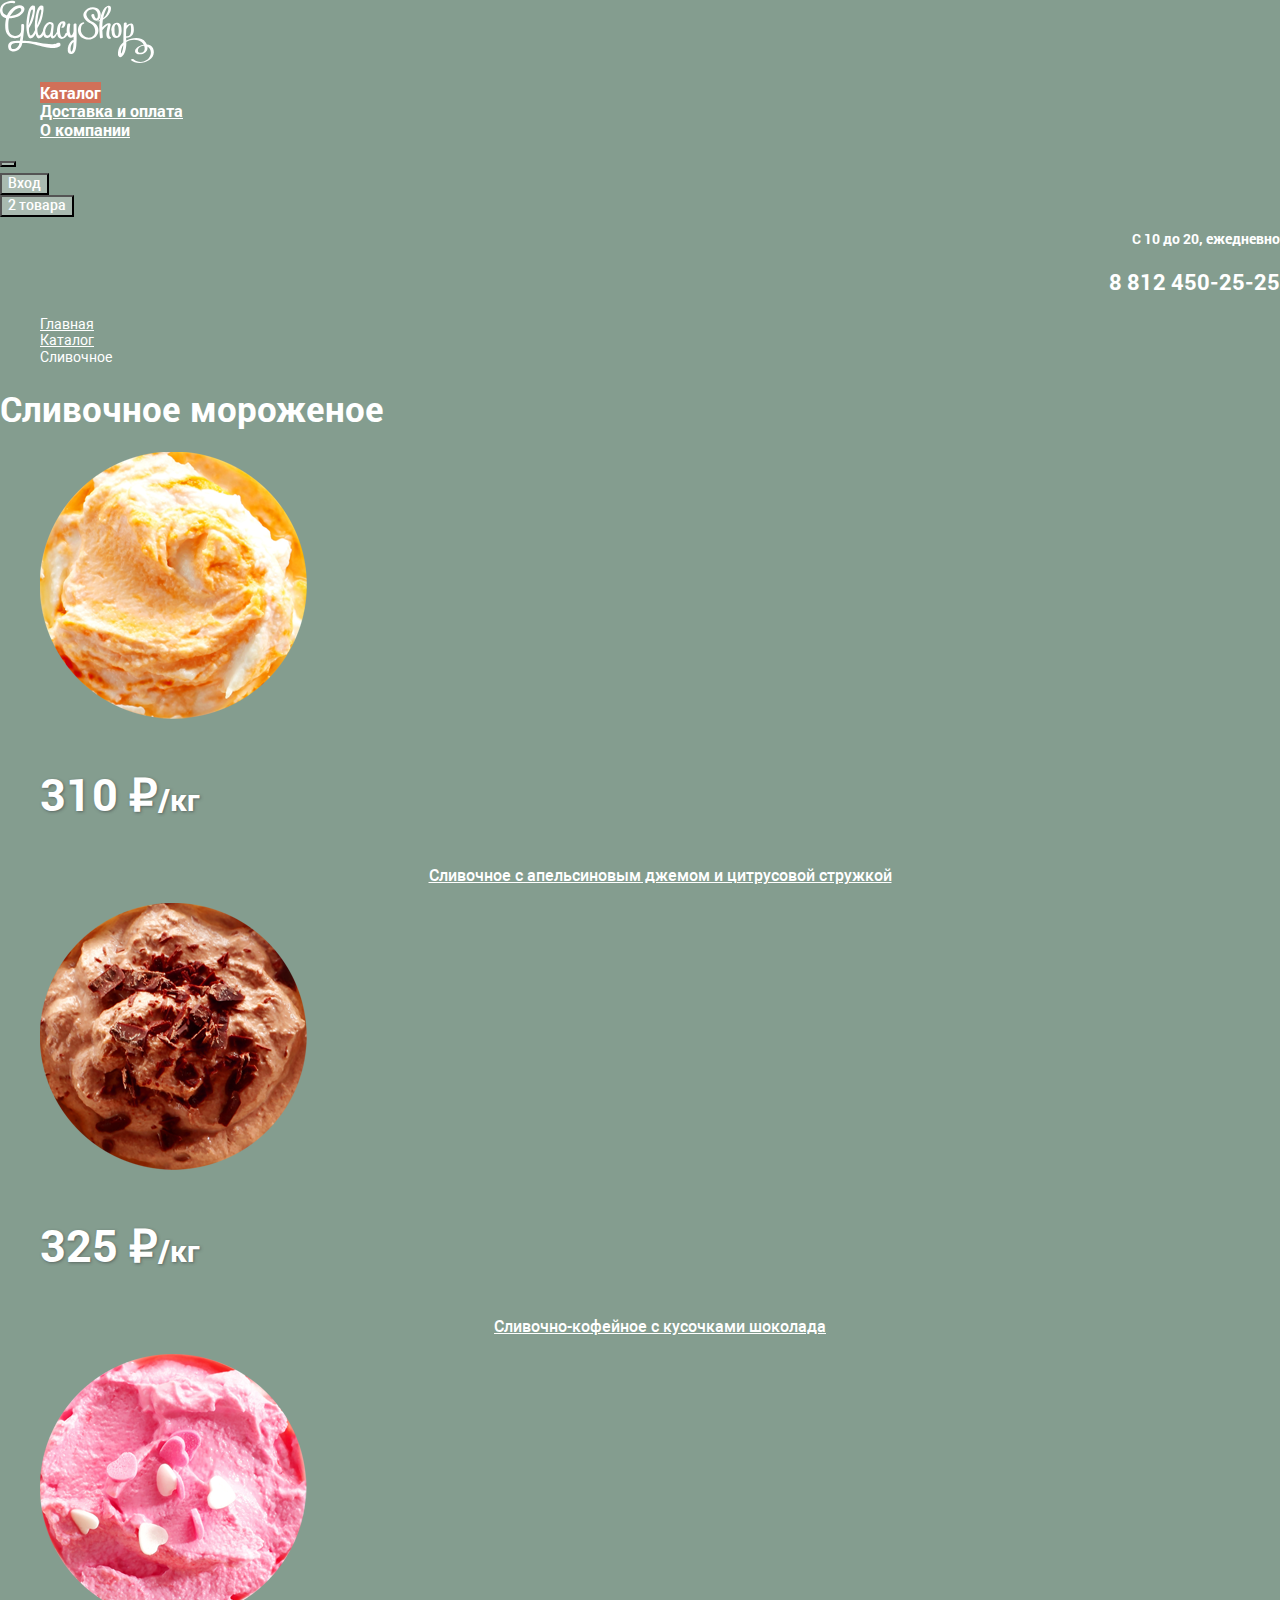
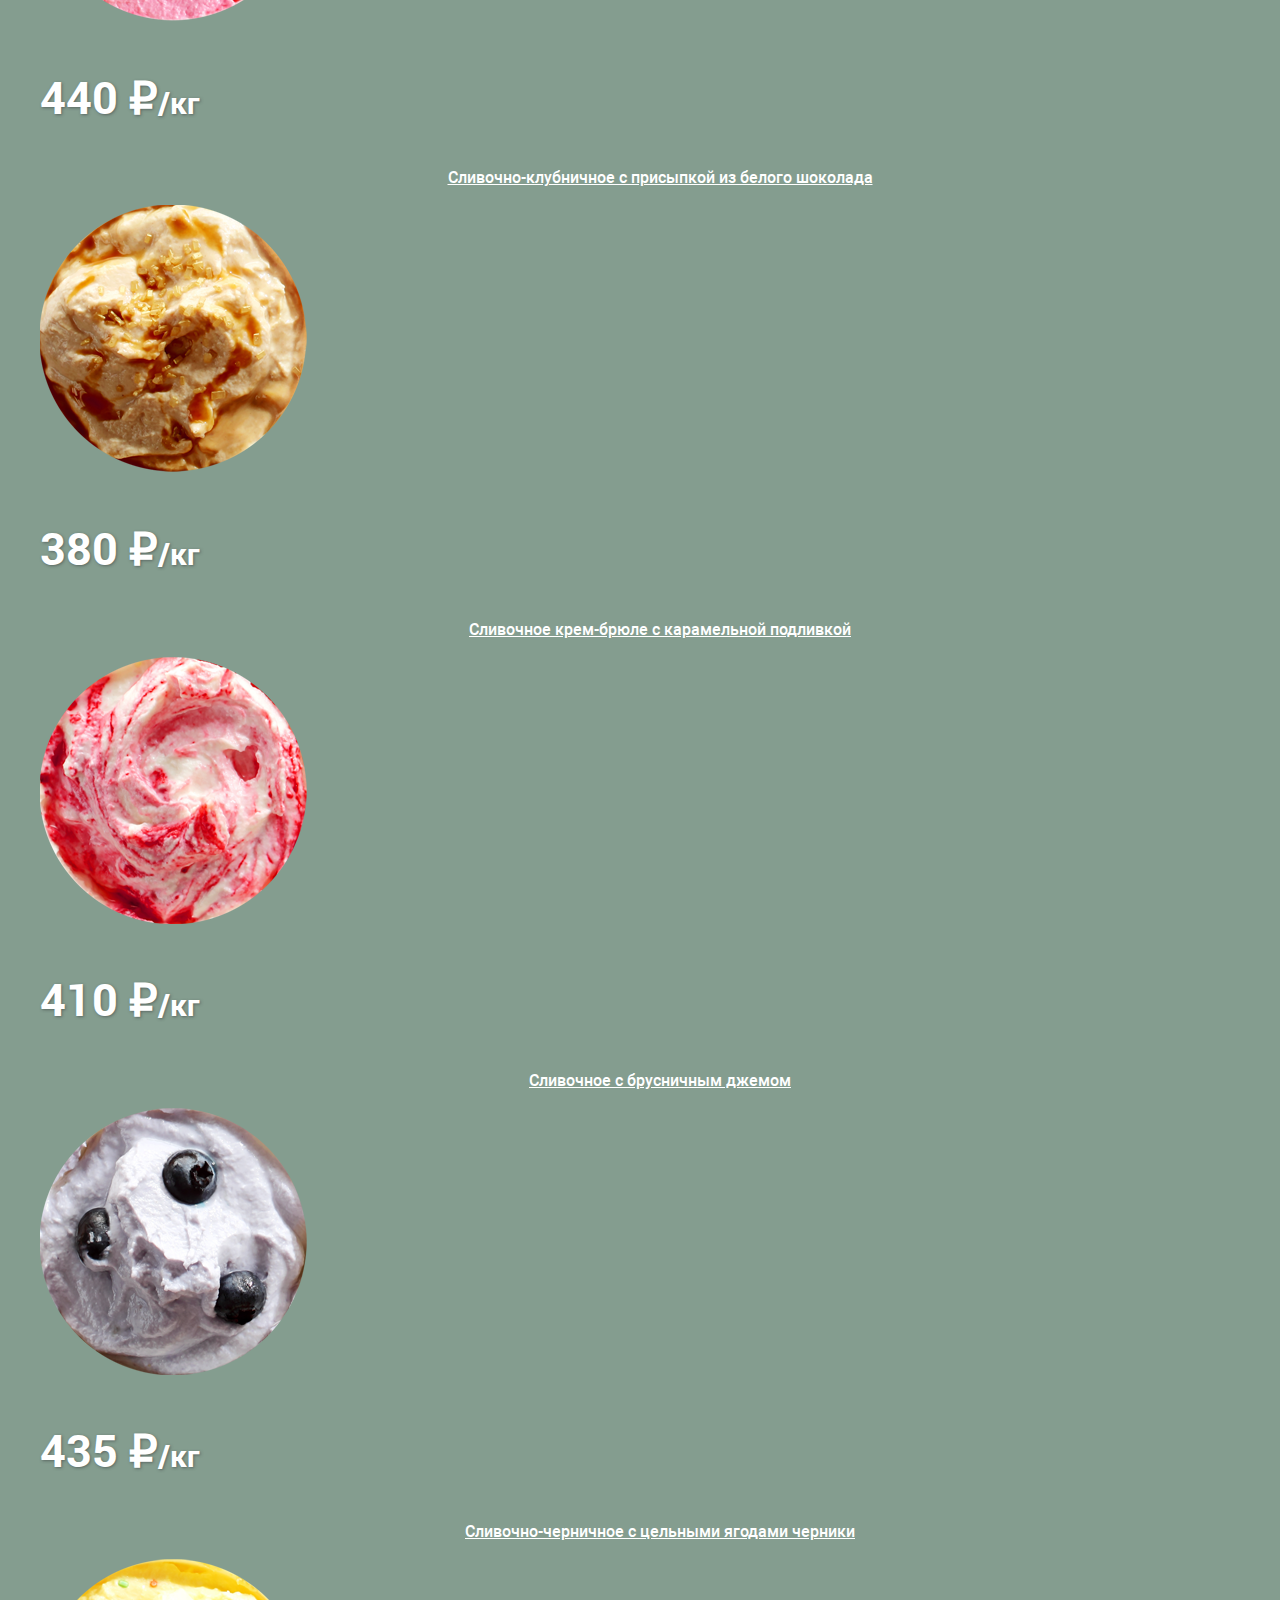
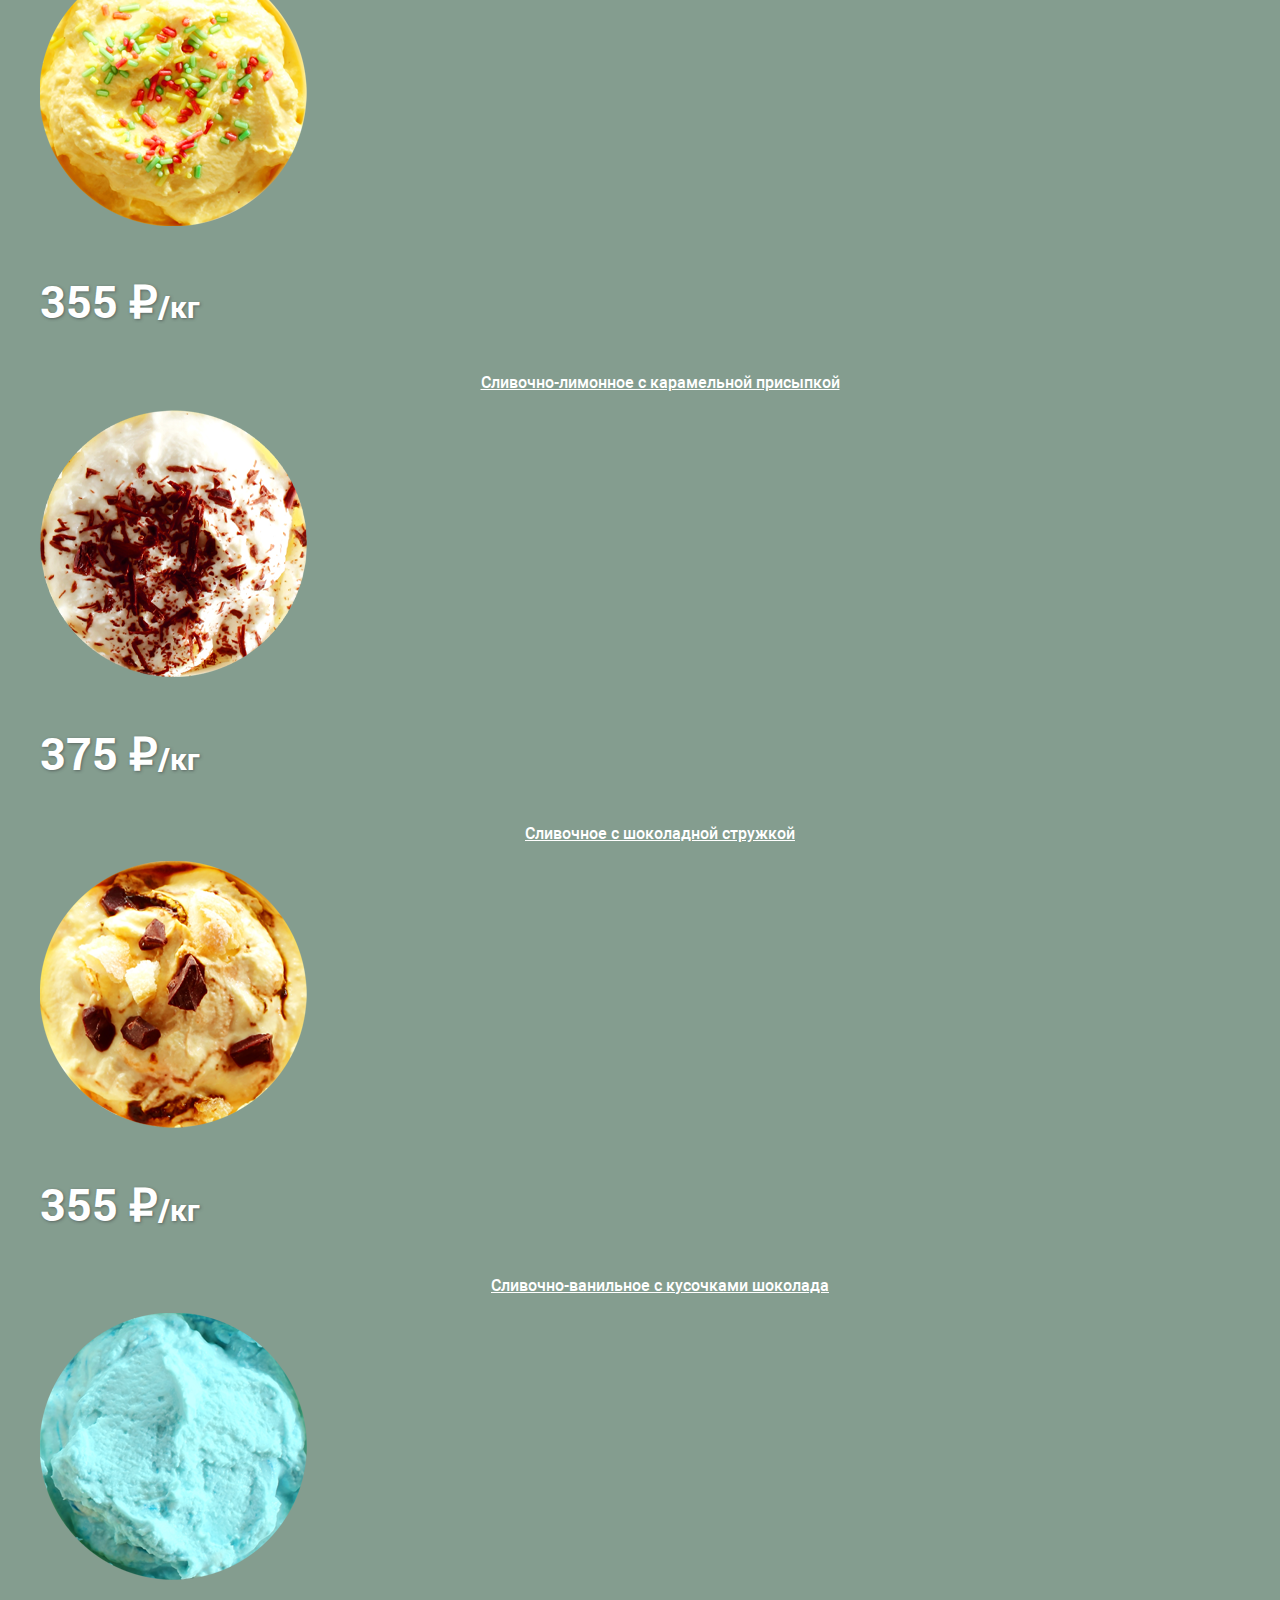
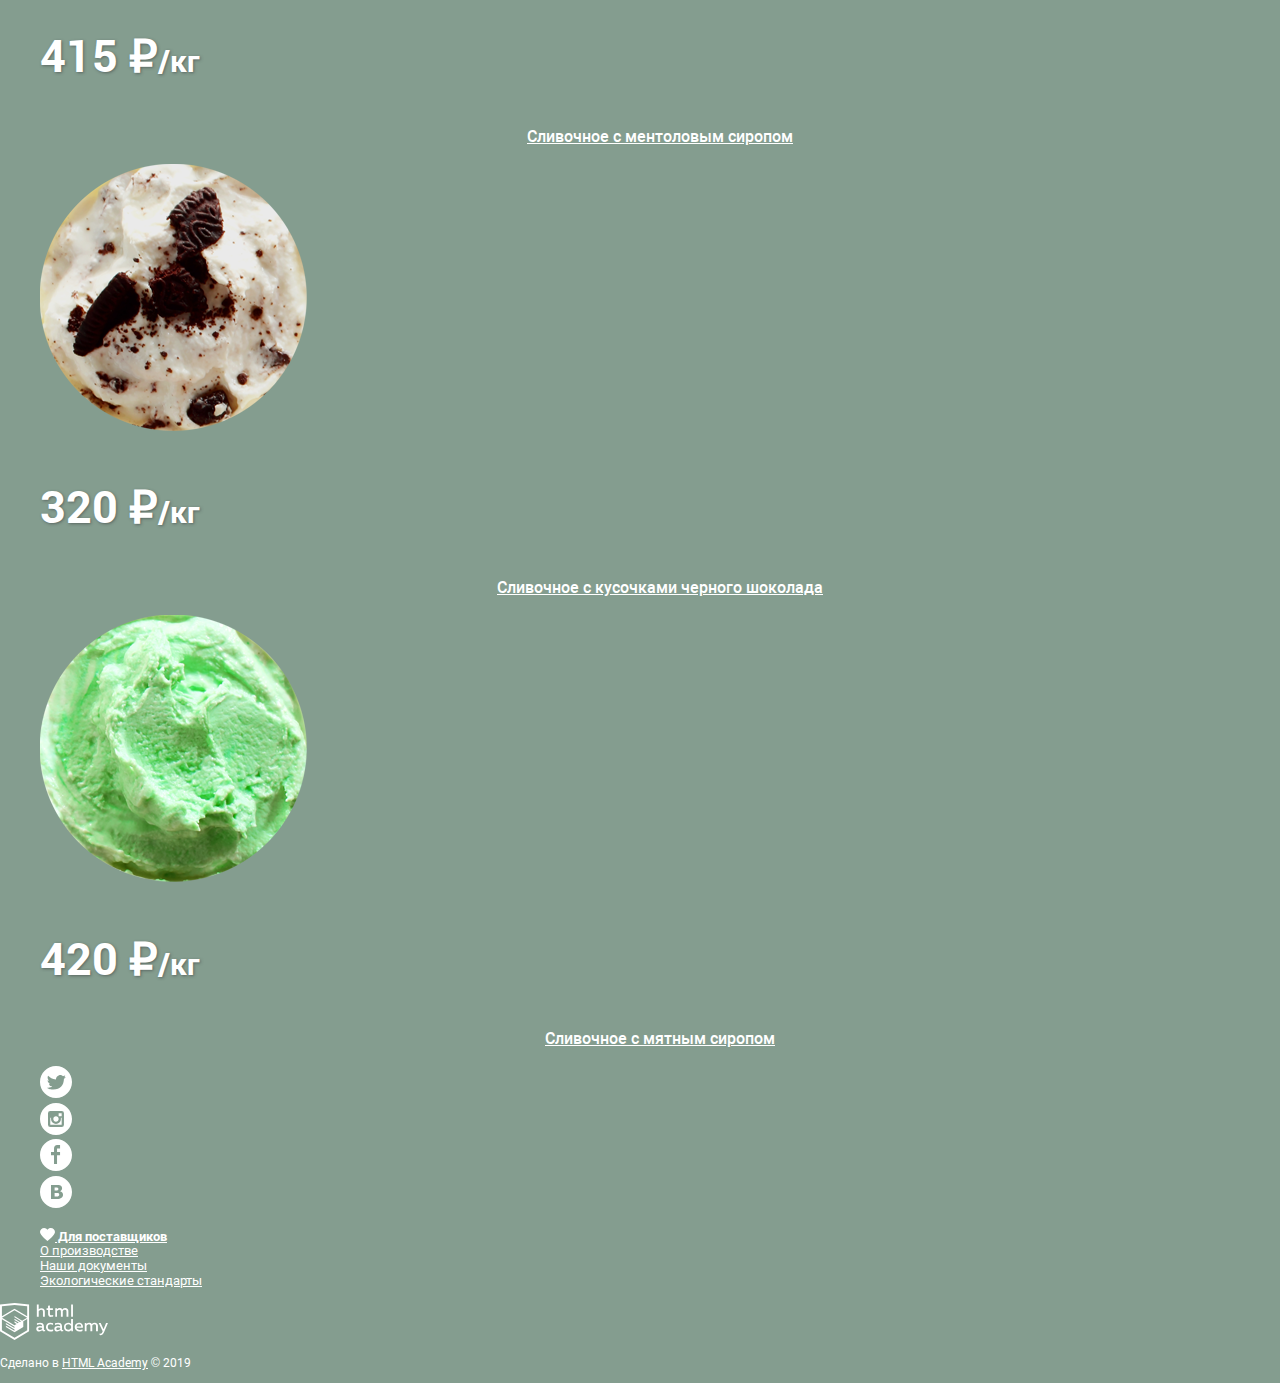
==== commit d1b85778: "Доработка по замечаниям наставника" ====
--- a/catalog.html
+++ b/catalog.html
@@ -4,7 +4,6 @@
 <head>
   <meta charset="utf-8">
   <title>Каталог магазина GllacyShop</title>
-  <link href="https://fonts.googleapis.com/css?family=Roboto:400,500,700&display=swap&subset=cyrillic" rel="stylesheet">
   <link rel="stylesheet" href="css/normalize.css">
   <link rel="stylesheet" href="css/style.css">
 </head>
@@ -121,62 +120,62 @@
     <section class="catalog">
       <h2 class="visually-hidden">Виды мороженого</h2>
       <ul class="catalog-list">
-        <li class="item">
+        <li class="catalog-list-item">
           <img src="img/ice-cream-1.png" width="267" height="267" alt="Сливочное с апельсиновым джемом и цитрусовой стружкой">
           <p>310 ₽<span>/кг</span></p>
           <a href="#"><h3>Сливочное с апельсиновым джемом и цитрусовой стружкой</h3></a>
         </li>
-        <li class="item">
+        <li class="catalog-list-item">
           <img src="img/ice-cream-2.png" width="267" height="267" alt="Сливочно-кофейное с кусочками шоколада">
           <p>325 ₽<span>/кг</span></p>
           <a href="#"><h3>Сливочно-кофейное с кусочками шоколада</h3></a>
         </li>
-        <li class="item">
+        <li class="catalog-list-item">
           <img src="img/ice-cream-3.png" width="267" height="267" alt="Сливочно-клубничное с присыпкой из белого шоколада">
           <p>440 ₽<span>/кг</span></p>
           <a href="#"><h3>Сливочно-клубничное с присыпкой из белого шоколада</h3></a>
         </li>
-        <li class="item">
+        <li class="catalog-list-item">
           <img src="img/ice-cream-4.png" width="267" height="267" alt="Сливочное крем-брюле с карамельной подливкой">
           <p>380 ₽<span>/кг</span></p>
           <a href="#"><h3>Сливочное крем-брюле с карамельной подливкой</h3></a>
         </li>
-        <li class="item">
+        <li class="catalog-list-item">
           <img src="img/ice-cream-5.png" width="267" height="267" alt="Сливочное с брусничным джемом">
           <p>410 ₽<span>/кг</span></p>
           <a href="#"><h3>Сливочное с брусничным джемом</h3></a>
         </li>
-        <li class="item">
+        <li class="catalog-list-item">
           <img src="img/ice-cream-6.png" width="267" height="267" alt="Сливочно-черничное с цельными ягодами черники">
           <p>435 ₽<span>/кг</span></p>
           <a href="#"><h3>Сливочно-черничное с цельными ягодами черники</h3></a>
         </li>
-        <li class="item">
+        <li class="catalog-list-item">
           <img src="img/ice-cream-7.png" width="267" height="267" alt="Сливочно-лимонное с карамельной присыпкой">
           <p>355 ₽<span>/кг</span></p>
           <a href="#"><h3>Сливочно-лимонное с карамельной присыпкой</h3></a>
         </li>
-        <li class="item">
+        <li class="catalog-list-item">
           <img src="img/ice-cream-8.png" width="267" height="267" alt="Сливочное с шоколадной стружкой">
           <p>375 ₽<span>/кг</span></p>
           <a href="#"><h3>Сливочное с шоколадной стружкой</h3></a>
         </li>
-        <li class="item">
+        <li class="catalog-list-item">
           <img src="img/ice-cream-9.png" width="267" height="267" alt="Сливочно-ванильное с кусочками шоколада">
           <p>355 ₽<span>/кг</span></p>
           <a href="#"><h3>Сливочно-ванильное с кусочками шоколада</h3></a>
         </li>
-        <li class="item">
+        <li class="catalog-list-item">
           <img src="img/ice-cream-10.png" width="267" height="267" alt="Сливочноe с ментоловым сиропом">
           <p>415 ₽<span>/кг</span></p>
           <a href="#"><h3>Сливочноe с ментоловым сиропом</h3></a>
         </li>
-        <li class="item">
+        <li class="catalog-list-item">
           <img src="img/ice-cream-11.png" width="267" height="267" alt="Сливочное с кусочками черного шоколада">
           <p>320 ₽<span>/кг</span></p>
           <a href="#"><h3>Сливочное с кусочками черного шоколада</h3></a>
         </li>
-        <li class="item">
+        <li class="catalog-list-item">
           <img src="img/ice-cream-12.png" width="267" height="267" alt="Сливочное с мятным сиропом">
           <p>420 ₽<span>/кг</span></p>
           <a href="#"><h3>Сливочное с мятным сиропом</h3></a>
--- a/css/style.css
+++ b/css/style.css
@@ -1,3 +1,24 @@
+@font-face {
+  font-family: "Roboto";
+  src: url("../fonts/roboto.woff2");
+  font-weight: normal;
+  font-style: normal;
+}
+
+@font-face {
+  font-family: "Roboto";
+  src: url("../fonts/robotobold.woff2");
+  font-weight: bold;
+  font-style: normal;
+}
+
+@font-face {
+  font-family: "Roboto";
+  src: url("../fonts/robotomedium.woff2");
+  font-weight: 500;
+  font-style: normal;
+}
+
 body {
   margin: 0;
   padding: 0;
@@ -23,22 +44,18 @@
 
 .button {
   color: #ffffff;
-
   vertical-align: middle;
 }
 
 .navigation-item {
   list-style-type: none;
-
-  font-weight: bold;
-  text-align: left;
+  font-weight: bold;
   line-height: 1.13;
 }
 
 .navigation-item a:hover,
 .navigation-item a:focus {
   background-color: #f7f6f3;
-
   color: #323232;
 }
 
@@ -49,27 +66,23 @@
 
 .additional-navigation-container .button {
   background-color: rgba(255,255,255,0.3);
-
   line-height: 1.14;
 }
 
 .additional-navigation-container .button:hover,
 .additional-navigation-container .button:focus {
   background-color: #f8f7f4;
-
   color: #323232;
 }
 
 .button-account {
   font-size: 14px;
   font-weight: 500;
-  text-align: right;
 }
 
 .button-basket {
   font-size: 14px;
   font-weight: 500;
-  text-align: left;
 }
 
 .work-schedule-time {
@@ -97,12 +110,10 @@
 .advantages-header {
   font-size: 24px;
   font-weight: 500;
-  text-align: left;
 }
 
 .advantages-list {
   list-style-type: none;
-  text-align: left;
 }
 
 .blog {
@@ -115,15 +126,10 @@
   color: #323232;
 }
 
-.block-header {
-  text-align: left;
-}
-
 .blog-link {
   font-size: 24px;
   font-weight: bold;
   color: #323232;
-  text-align: left;
 }
 
 .distribution {
@@ -138,7 +144,6 @@
 
 .distribution-text {
   color: #5a5a5a;
-  text-align: left;
 }
 
 .button-distribution-input {
@@ -153,7 +158,6 @@
 .about-us-list {
   list-style-type: none;
   font-size: 13px;
-  text-align: left;
 }
 
 .about-us-list a:hover,
@@ -174,13 +178,11 @@
 
 .html-academy-text {
   font-size: 12px;
-  text-align: left;
 }
 
 .breadcrumbs-list {
   list-style-type: none;
   font-size: 14px;
-  text-align: left;
 }
 
 .breadcrumbs-list a:hover,
@@ -192,41 +194,38 @@
 .catalog-header {
   font-size: 35px;
   font-weight: bold;
-  text-align: left;
-}
-
-.item {
-  list-style-type: none;
-}
-
-.item p {
+}
+
+.catalog-list-item {
+  list-style-type: none;
+}
+
+.catalog-list-item p {
   font-size: 45px;
   font-weight: bold;
-  text-align: left;
   text-shadow: 0.5px 0.9px 3px rgba(49, 50, 53, 0.5);
 }
 
-.item span {
+.catalog-list-item span {
   font-size: 30px;
   font-weight: bold;
-  text-align: left;
-}
-
-.item h3 {
+}
+
+.catalog-list-item h3 {
   font-size: 16px;
   font-weight: 500;
   text-align: center;
   line-height: 1.38;
 }
 
-.item:hover {
+.catalog-list-item:hover {
   background-color: rgba(248,247,244,0.2);
   box-shadow: 0px 20px 20px 0 rgba(0, 0, 0, 0.4);
 }
 
-.item a:hover,
-.item a:focus,
-.item a:active {
+.catalog-list-item a:hover,
+.catalog-list-item a:focus,
+.catalog-list-item a:active {
   color: #ffbc9e;
 }
 
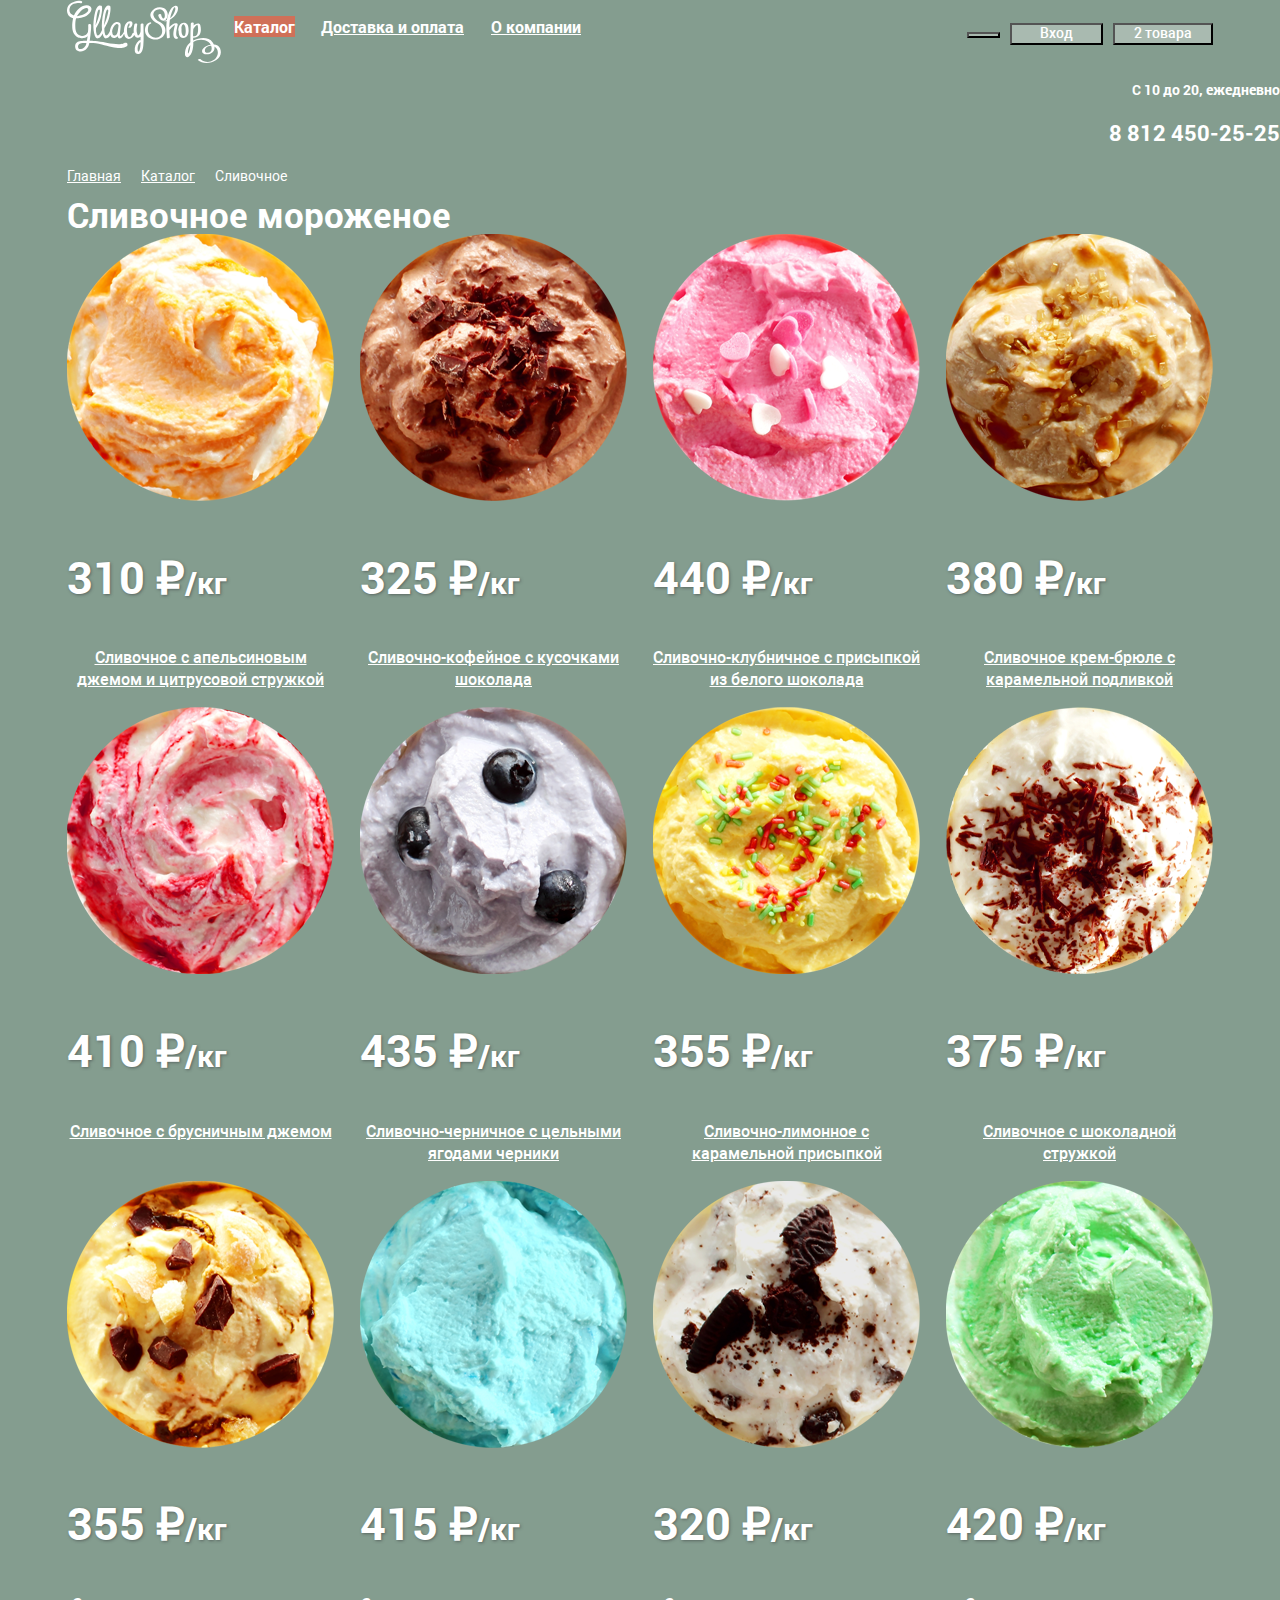
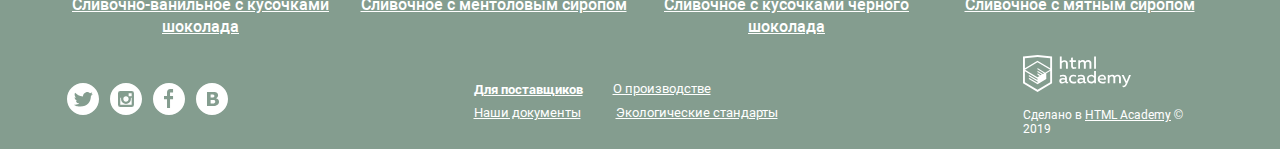
==== commit 7b4cfb59: "Добавил базовую сетку" ====
--- a/catalog.html
+++ b/catalog.html
@@ -10,99 +10,109 @@
 
 <body>
   <header>
-    <div>
-      <a href="index.html">
-        <img src="img/svg/logo.svg" width="154" height="64" alt="Логотип магазина GllacyShop">
-      </a>
-    </div>
     <nav aria-label="Навигация по сайту">
-      <ul class="navigation-list">
-        <li class="navigation-item current-page"><a href="#">Каталог</a></li>
-        <ul class="navigation-tastes">
-          <li><a href="#">Новинки</a></li>
-          <li><a href="#">Сливочное</a></li>
-          <li><a href="#">Щербеты</a></li>
-          <li><a href="#">Фруктовый лёд</a></li>
-          <li><a href="#">Мелорин</a></li>
-        </ul>
-        <li class="navigation-item"><a href="#">Доставка и оплата</a></li>
-        <li class="navigation-item"><a href="#">О компании</a></li>
-      </ul>
+      <div class="navigation-container">
+        <div class="navigation-main">
+          <div>
+            <a href="index.html">
+              <img src="img/svg/logo.svg" width="154" height="64" alt="Логотип магазина GllacyShop">
+            </a>
+          </div>
+          <ul class="navigation-list">
+            <li class="navigation-item current-page navigation-item-catalog"><a href="#">Каталог</a></li>
+            <ul class="navigation-tastes">
+              <li><a href="#">Новинки</a></li>
+              <li><a href="#">Сливочное</a></li>
+              <li><a href="#">Щербеты</a></li>
+              <li><a href="#">Фруктовый лёд</a></li>
+              <li><a href="#">Мелорин</a></li>
+            </ul>
+            <li class="navigation-item navigation-item-delivery"><a href="#">Доставка и оплата</a></li>
+            <li class="navigation-item navigation-item-company"><a href="#">О компании</a></li>
+          </ul>
+        </div>
+        <div class="additional-navigation-container">
+          <div class="search-container">
+            <div class="search-button-container">
+              <button class="button button-search" type="button" aria-label="Поиск"></button>
+            </div>
+            <section class="search">
+              <h3 class="visually-hidden">Поиск</h3>
+              <form action="https://echo.htmlacademy.ru" method="GET">
+                <label for="search" class="visually-hidden">Введите текст для поиска</label>
+                <input id="search" type="text" name="search" placeholder="Что ищем?">
+                <button class="button" type="submit"></button>
+              </form>
+            </section>
+          </div>
+          <div class="account-container">
+            <div class="account-button-container">
+              <button class="button button-account" type="button">Вход</button>
+            </div>
+            <section class="account">
+              <h3 class="visually-hidden">Личный кабинет</h3>
+              <form action="https://echo.htmlacademy.ru" method="POST">
+                <label for="user-login" class="visually-hidden">Логин</label>
+                <input id="user-login" type="text" name="login" placeholder="Электронная почта">
+                <label for="user-password" class="visually-hidden">Пароль</label>
+                <input id="user-pasword" type="password" name="password" placeholder="Пароль">
+                <a href="#">Забыли пароль?</a>
+                <a href="#">Новая регистрация</a>
+                <button class="button" type="submit">Войти</button>
+              </form>
+            </section>
+          </div>
+          <div>
+            <div class="basket-container">
+              <button class="button button-basket" type="button">2 товара</button>
+            </div>
+            <section class="basket">
+              <h3 class="visually-hidden">Корзина</h2>
+                <table>
+                  <tr>
+                    <td>
+                      <button type="button">Удалить</button>
+                    </td>
+                    <td>
+                      <img src="img/ice-cream-1.png" width="33" height="33"
+                        alt="Сливочное с апельсиновым джемом и цитрусовой стружкой">
+                    </td>
+                    <td>
+                      Пломбир с апельсиновым джемом
+                    </td>
+                    <td>
+                      1,5 кг х <span>200 руб.</span>
+                    </td>
+                    <td>
+                      300 руб.
+                    </td>
+                  </tr>
+                  <tr>
+                    <td>
+                      <button type="button">Удалить</button>
+                    </td>
+                    <td>
+                      <img src="img/ice-cream-3.png" width="33" height="33"
+                        alt="Сливочно-клубничное с присыпкой из белого шоколада">
+                    </td>
+                    <td>
+                      Клубничный пломбир с присыпкой из белого шоколада
+                    </td>
+                    <td>
+                      1,5 кг х <span>300 руб.</span>
+                    </td>
+                    <td>
+                      450 руб.
+                    </td>
+                  </tr>
+                </table>
+                <p>Итого: 750 руб.</p>
+                <button type="button">Оформить заказ</button>
+            </section>
+          </div>
+        </div>
+      </div>
     </nav>
-    <div class="additional-navigation-container">
-      <div class="search-container">
-        <button class="button button-search" type="button" aria-label="Поиск"></button>
-        <section class="search">
-          <h3 class="visually-hidden">Поиск</h3>
-          <form action="https://echo.htmlacademy.ru" method="GET">
-            <label for="search" class="visually-hidden">Введите текст для поиска</label>
-            <input id="search" type="text" name="search" placeholder="Что ищем?">
-            <button class="button" type="submit"></button>
-          </form>
-        </section>
-      </div>
-      <div class="account-container">
-        <button class="button button-account" type="button">Вход</button>
-        <section class="account">
-          <h3 class="visually-hidden">Личный кабинет</h3>
-          <form action="https://echo.htmlacademy.ru" method="POST">
-            <label for="user-login" class="visually-hidden">Логин</label>
-            <input id="user-login" type="text" name="login" placeholder="Электронная почта">
-            <label for="user-password" class="visually-hidden">Пароль</label>
-            <input id="user-pasword" type="password" name="password" placeholder="Пароль">
-            <a href="#">Забыли пароль?</a>
-            <a href="#">Новая регистрация</a>
-            <button class="button" type="submit">Войти</button>
-          </form>
-        </section>
-      </div>
-      <div>
-        <div class="basket-container">
-          <button class="button button-basket" type="button">2 товара</button>
-        </div>
-        <section class="basket">
-          <h3 class="visually-hidden">Корзина</h2>
-          <table>
-            <tr>
-              <td>
-                <button type="button">Удалить</button>
-              </td>
-              <td>
-                <img src="img/ice-cream-1.png" width="33" height="33" alt="Сливочное с апельсиновым джемом и цитрусовой стружкой">
-              </td>
-              <td>
-                Пломбир с апельсиновым джемом
-              </td>
-              <td>
-                1,5 кг х <span>200 руб.</span>
-              </td>
-              <td>
-                300 руб.
-              </td>
-            </tr>
-            <tr>
-              <td>
-                <button type="button">Удалить</button>
-              </td>
-              <td>
-                <img src="img/ice-cream-3.png" width="33" height="33" alt="Сливочно-клубничное с присыпкой из белого шоколада">
-              </td>
-              <td>
-                Клубничный пломбир с присыпкой из белого шоколада
-              </td>
-              <td>
-                1,5 кг х <span>300 руб.</span>
-              </td>
-              <td>
-                450 руб.
-              </td>
-            </tr>
-          </table>
-          <p>Итого: 750 руб.</p>
-          <button type="button">Оформить заказ</button>
-        </section>
-      </div>
-    </div>
     <div class="work-schedule" aria-label="График работы">
       <p class="work-schedule-time">С 10 до 20, ежедневно</p>
       <p class="work-schedule-phone">8 812 450-25-25</p>
@@ -115,96 +125,130 @@
         <li><a href="#">Каталог</a></li>
         <li class="breadcrumbs-current-page"><a href="catalog.html">Сливочное</a></li>
       </ul>
+      <h1 class="catalog-header">Сливочное мороженое</h1>
     </div>
-    <h1 class="catalog-header">Сливочное мороженое</h1>
     <section class="catalog">
       <h2 class="visually-hidden">Виды мороженого</h2>
       <ul class="catalog-list">
         <li class="catalog-list-item">
-          <img src="img/ice-cream-1.png" width="267" height="267" alt="Сливочное с апельсиновым джемом и цитрусовой стружкой">
+          <img src="img/ice-cream-1.png" width="267" height="267"
+            alt="Сливочное с апельсиновым джемом и цитрусовой стружкой">
           <p>310 ₽<span>/кг</span></p>
-          <a href="#"><h3>Сливочное с апельсиновым джемом и цитрусовой стружкой</h3></a>
+          <a href="#">
+            <h3>Сливочное с апельсиновым джемом и цитрусовой стружкой</h3>
+          </a>
         </li>
         <li class="catalog-list-item">
           <img src="img/ice-cream-2.png" width="267" height="267" alt="Сливочно-кофейное с кусочками шоколада">
           <p>325 ₽<span>/кг</span></p>
-          <a href="#"><h3>Сливочно-кофейное с кусочками шоколада</h3></a>
-        </li>
-        <li class="catalog-list-item">
-          <img src="img/ice-cream-3.png" width="267" height="267" alt="Сливочно-клубничное с присыпкой из белого шоколада">
+          <a href="#">
+            <h3>Сливочно-кофейное с кусочками шоколада</h3>
+          </a>
+        </li>
+        <li class="catalog-list-item">
+          <img src="img/ice-cream-3.png" width="267" height="267"
+            alt="Сливочно-клубничное с присыпкой из белого шоколада">
           <p>440 ₽<span>/кг</span></p>
-          <a href="#"><h3>Сливочно-клубничное с присыпкой из белого шоколада</h3></a>
+          <a href="#">
+            <h3>Сливочно-клубничное с присыпкой из белого шоколада</h3>
+          </a>
         </li>
         <li class="catalog-list-item">
           <img src="img/ice-cream-4.png" width="267" height="267" alt="Сливочное крем-брюле с карамельной подливкой">
           <p>380 ₽<span>/кг</span></p>
-          <a href="#"><h3>Сливочное крем-брюле с карамельной подливкой</h3></a>
+          <a href="#">
+            <h3>Сливочное крем-брюле с карамельной подливкой</h3>
+          </a>
         </li>
         <li class="catalog-list-item">
           <img src="img/ice-cream-5.png" width="267" height="267" alt="Сливочное с брусничным джемом">
           <p>410 ₽<span>/кг</span></p>
-          <a href="#"><h3>Сливочное с брусничным джемом</h3></a>
+          <a href="#">
+            <h3>Сливочное с брусничным джемом</h3>
+          </a>
         </li>
         <li class="catalog-list-item">
           <img src="img/ice-cream-6.png" width="267" height="267" alt="Сливочно-черничное с цельными ягодами черники">
           <p>435 ₽<span>/кг</span></p>
-          <a href="#"><h3>Сливочно-черничное с цельными ягодами черники</h3></a>
+          <a href="#">
+            <h3>Сливочно-черничное с цельными ягодами черники</h3>
+          </a>
         </li>
         <li class="catalog-list-item">
           <img src="img/ice-cream-7.png" width="267" height="267" alt="Сливочно-лимонное с карамельной присыпкой">
           <p>355 ₽<span>/кг</span></p>
-          <a href="#"><h3>Сливочно-лимонное с карамельной присыпкой</h3></a>
+          <a href="#">
+            <h3>Сливочно-лимонное с карамельной присыпкой</h3>
+          </a>
         </li>
         <li class="catalog-list-item">
           <img src="img/ice-cream-8.png" width="267" height="267" alt="Сливочное с шоколадной стружкой">
           <p>375 ₽<span>/кг</span></p>
-          <a href="#"><h3>Сливочное с шоколадной стружкой</h3></a>
+          <a href="#">
+            <h3>Сливочное с шоколадной стружкой</h3>
+          </a>
         </li>
         <li class="catalog-list-item">
           <img src="img/ice-cream-9.png" width="267" height="267" alt="Сливочно-ванильное с кусочками шоколада">
           <p>355 ₽<span>/кг</span></p>
-          <a href="#"><h3>Сливочно-ванильное с кусочками шоколада</h3></a>
+          <a href="#">
+            <h3>Сливочно-ванильное с кусочками шоколада</h3>
+          </a>
         </li>
         <li class="catalog-list-item">
           <img src="img/ice-cream-10.png" width="267" height="267" alt="Сливочноe с ментоловым сиропом">
           <p>415 ₽<span>/кг</span></p>
-          <a href="#"><h3>Сливочноe с ментоловым сиропом</h3></a>
+          <a href="#">
+            <h3>Сливочноe с ментоловым сиропом</h3>
+          </a>
         </li>
         <li class="catalog-list-item">
           <img src="img/ice-cream-11.png" width="267" height="267" alt="Сливочное с кусочками черного шоколада">
           <p>320 ₽<span>/кг</span></p>
-          <a href="#"><h3>Сливочное с кусочками черного шоколада</h3></a>
+          <a href="#">
+            <h3>Сливочное с кусочками черного шоколада</h3>
+          </a>
         </li>
         <li class="catalog-list-item">
           <img src="img/ice-cream-12.png" width="267" height="267" alt="Сливочное с мятным сиропом">
           <p>420 ₽<span>/кг</span></p>
-          <a href="#"><h3>Сливочное с мятным сиропом</h3></a>
+          <a href="#">
+            <h3>Сливочное с мятным сиропом</h3>
+          </a>
         </li>
       </ul>
     </section>
   </main>
   <footer>
-    <div class="social-network-container">
-      <ul class="social-network-list">
-        <li class="social-network-twitter"><a href="#"><img src="img/svg/twitter.svg" width="32" height="32" alt="Twitter"></a></li>
-        <li class="social-network-instagram"><a href="#"><img src="img/svg/instagram.svg" width="32" height="32" alt="Instagram"></a></li>
-        <li class="social-network-facebook"><a href="#"><img src="img/svg/fb.svg" width="32" height="32" alt="Facebook"></a></li>
-        <li class="social-network-vk"><a href="#"><img src="img/svg/vk.svg" width="32" height="32" alt="Вконтакте"></a></li>
-      </ul>
-    </div>
-    <div class="about-us-container">
-      <ul class="about-us-list">
-        <li class="about-us-suppliers"><a href="#"><span><img src="img/svg/heart.svg" width="15" height="13" alt="Сердце"></span> Для поставщиков</a></li>
-        <li><a href="#">О производстве</a></li>
-        <li><a href="#">Наши документы</a></li>
-        <li><a href="#">Экологические стандарты</a></li>
-      </ul>
-    </div>
-    <div class="html-academy-container">
-      <a href="https://htmlacademy.ru/intensive/htmlcss">
-        <img src="img/svg/logo-htmlacademy.svg" width="108" height="39" alt="Логотип HTML Academy">
-      </a>
-      <p class="html-academy-text">Сделано в <a href="https://htmlacademy.ru/intensive/htmlcss">HTML Academy</a> © 2019</p>
+    <div class="footer-container">
+      <div class="social-network-container">
+        <ul class="social-network-list">
+          <li class="social-network-twitter"><a href="#"><img src="img/svg/twitter.svg" width="32" height="32"
+                alt="Twitter"></a></li>
+          <li class="social-network-instagram"><a href="#"><img src="img/svg/instagram.svg" width="32" height="32"
+                alt="Instagram"></a></li>
+          <li class="social-network-facebook"><a href="#"><img src="img/svg/fb.svg" width="32" height="32"
+                alt="Facebook"></a></li>
+          <li class="social-network-vk"><a href="#"><img src="img/svg/vk.svg" width="32" height="32"
+                alt="Вконтакте"></a></li>
+        </ul>
+      </div>
+      <div class="about-us-container">
+        <ul class="about-us-list">
+          <li class="about-us-suppliers"><a href="#">Для поставщиков</a></li>
+          <li class="about-us-production"><a href="#">О производстве</a></li>
+          <li class="about-us-document"><a href="#">Наши документы</a></li>
+          <li class="abunt-us-standarts"><a href="#">Экологические стандарты</a></li>
+        </ul>
+      </div>
+      <div class="html-academy-container">
+        <a href="https://htmlacademy.ru/intensive/htmlcss">
+          <img src="img/svg/logo-htmlacademy.svg" width="108" height="39" alt="Логотип HTML Academy">
+        </a>
+        <p class="html-academy-text">Сделано в <a href="https://htmlacademy.ru/intensive/htmlcss">HTML Academy</a> ©
+          2019
+        </p>
+      </div>
     </div>
   </footer>
 </body>
--- a/css/style.css
+++ b/css/style.css
@@ -17,6 +17,16 @@
   src: url("../fonts/robotomedium.woff2");
   font-weight: 500;
   font-style: normal;
+}
+
+*,
+*::after,
+*::before {
+  box-sizing: inherit;
+}
+
+html {
+  box-sizing: border-box;
 }
 
 body {
@@ -47,16 +57,59 @@
   vertical-align: middle;
 }
 
+.navigation-container {
+  width: 1146px;
+  display: flex;
+  margin: 0 auto;
+}
+
+.navigation-main {
+  display: flex;
+  align-items: center;
+}
+
+.navigation-list {
+  display: flex;
+  padding: 0px;
+  margin: 0px;
+}
+
 .navigation-item {
   list-style-type: none;
   font-weight: bold;
   line-height: 1.13;
+}
+
+.navigation-item-catalog {
+  width: 87px;
+  height: 32px;
+  text-align: center;
+  vertical-align: middle;
+}
+
+.navigation-item-delivery {
+  width: 169px;
+  height: 32px;
+  text-align: center;
+  vertical-align: middle;
+}
+
+.navigation-item-company {
+  width: 118px;
+  height: 32px;
+  text-align: center;
+  vertical-align: middle;
 }
 
 .navigation-item a:hover,
 .navigation-item a:focus {
+  color: #323232;
+  text-decoration: none;
+}
+
+.navigation-item:hover,
+.navigation-item:focus {
   background-color: #f7f6f3;
-  color: #323232;
 }
 
 .navigation-item a:active {
@@ -64,8 +117,16 @@
   box-shadow: inset 0px 2px 1px 0 #696969;
 }
 
+.additional-navigation-container {
+  width: 246px;
+  display: flex;
+  justify-content: space-between;
+  margin-left: auto;
+  align-items: center;
+}
+
 .additional-navigation-container .button {
-  background-color: rgba(255,255,255,0.3);
+  background-color: rgba(255, 255, 255, 0.3);
   line-height: 1.14;
 }
 
@@ -75,12 +136,18 @@
   color: #323232;
 }
 
+.button-search {
+  width: 33px;
+}
+
 .button-account {
+  width: 93px;
   font-size: 14px;
   font-weight: 500;
 }
 
 .button-basket {
+  width: 100px;
   font-size: 14px;
   font-weight: 500;
 }
@@ -98,25 +165,52 @@
 }
 
 .advantages {
+  width: 1146px;
   background-color: #efe4cb;
   background-image: url("../img/advantages-background.png");
   background-repeat: repeat;
-
   border-radius: 15px;
-
   color: #323232;
+  display: flex;
+  flex-wrap: wrap;
+  margin: 0 auto;
 }
 
 .advantages-header {
+  margin-top: 21px;
+  margin-left: 21px;
   font-size: 24px;
   font-weight: 500;
 }
 
 .advantages-list {
-  list-style-type: none;
+  display: flex;
+  list-style-type: none;
+  flex-wrap: wrap;
+  justify-content: space-around;
+  padding: 0px;
+  margin: 0px;
+}
+
+.advantages-list li {
+  width: 531px;
+}
+
+.blog-distribution-container {
+  width: 1146px;
+  display: flex;
+  margin: 0 auto;
+  justify-content: space-between;
+  margin-top: 40px;
 }
 
 .blog {
+  display: flex;
+  flex-direction: column;
+
+  width: 560px;
+  min-height: 220px;
+
   background-color: #ffffff;
   background-image: url("../img/blog-image.jpg");
   background-repeat: no-repeat;
@@ -126,13 +220,26 @@
   color: #323232;
 }
 
+.blog-header {
+  font-weight: 500;
+  margin-left: 20px;
+}
+
 .blog-link {
+  width: 279px;
   font-size: 24px;
   font-weight: bold;
   color: #323232;
+  margin-left: 19px;
 }
 
 .distribution {
+  display: flex;
+  flex-direction: column;
+
+  width: 549px;
+  min-height: 211px;
+
   background-color: #f8f7f4;
 
   border: 5px solid;
@@ -143,7 +250,15 @@
 }
 
 .distribution-text {
+  margin-left: 21px;
+  margin-top: 33px;
+  width: 506px;
   color: #5a5a5a;
+}
+
+.distribution form {
+  margin-top: 38px;
+  margin-left: 21px;
 }
 
 .button-distribution-input {
@@ -151,13 +266,39 @@
   background-image: linear-gradient(to top, #e74a35, #f26843);
 }
 
+.footer-container {
+  width: 1146px;
+  display: flex;
+  margin: 0 auto;
+  justify-content: space-between;
+  align-items: center;
+}
+
 .social-network-list {
-  list-style-type: none;
+  margin: 0px;
+  padding: 0px;
+  display: flex;
+  list-style-type: none;
+}
+
+.social-network-instagram,
+.social-network-facebook,
+.social-network-vk {
+  margin-left: 11px;
+}
+
+.about-us-container {
+  display: flex;
 }
 
 .about-us-list {
+  width: 304px;
+  display: flex;
   list-style-type: none;
   font-size: 13px;
+  flex-wrap: wrap;
+  padding: 0px;
+  margin: 0px;
 }
 
 .about-us-list a:hover,
@@ -168,6 +309,18 @@
 
 .about-us-suppliers {
   font-weight: bold;
+  margin-right: 30px;
+  margin-bottom: 9px;
+}
+
+.about-us-document {
+  margin-right: 35px;
+}
+
+.html-academy-container {
+  width: 190px;
+  display: flex;
+  flex-wrap: wrap;
 }
 
 .html-academy-container a:hover,
@@ -180,9 +333,27 @@
   font-size: 12px;
 }
 
+.breadcrumbs-container {
+  display: flex;
+  flex-direction: column;
+  width: 1146px;
+  margin: 0 auto;
+}
+
 .breadcrumbs-list {
+  display: flex;
+  justify-content: space-between;
   list-style-type: none;
   font-size: 14px;
+  margin: 0px;
+  padding: 0px;
+  width: 220px;
+}
+
+.breadcrumbs-container h1 {
+  margin: 0px;
+  margin-top: 10px;
+  padding: 0px;
 }
 
 .breadcrumbs-list a:hover,
@@ -196,8 +367,23 @@
   font-weight: bold;
 }
 
+.catalog {
+  display: flex;
+  width: 1146px;
+  margin: 0 auto;
+}
+
+.catalog-list {
+  display: flex;
+  margin: 0px;
+  padding: 0px;
+  flex-wrap: wrap;
+  justify-content: space-between;
+}
+
 .catalog-list-item {
   list-style-type: none;
+  width: 267px;
 }
 
 .catalog-list-item p {
@@ -219,7 +405,7 @@
 }
 
 .catalog-list-item:hover {
-  background-color: rgba(248,247,244,0.2);
+  background-color: rgba(248, 247, 244, 0.2);
   box-shadow: 0px 20px 20px 0 rgba(0, 0, 0, 0.4);
 }
 
@@ -233,7 +419,7 @@
   text-decoration: none;
 }
 
-.current-page a{
+.current-page a {
   background-color: #d07058;
 }
 
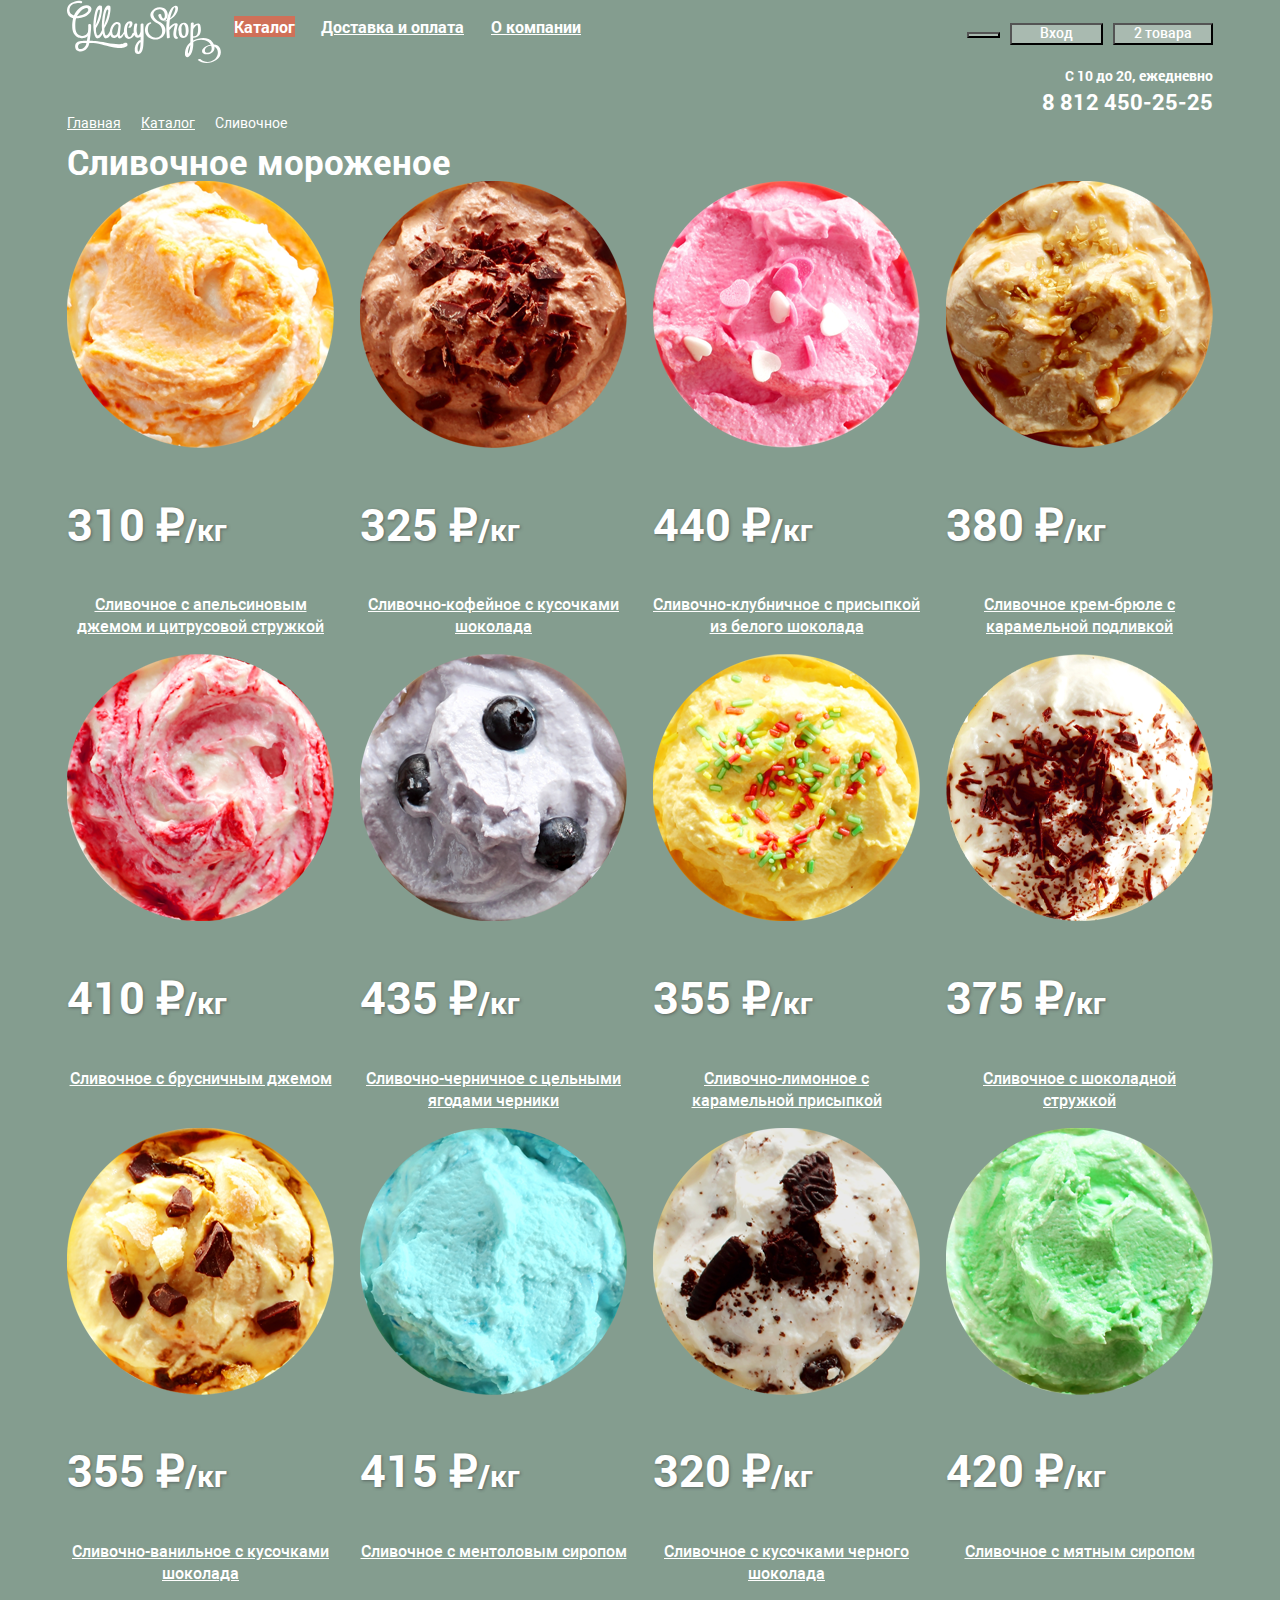
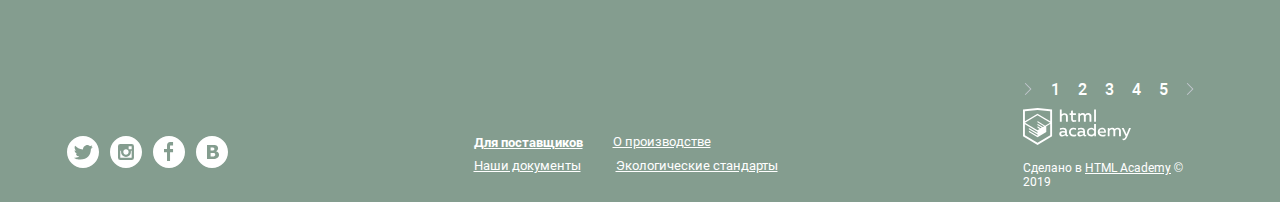
==== commit f92a69a5: "Доработки по замечаниям" ====
--- a/catalog.html
+++ b/catalog.html
@@ -19,14 +19,15 @@
             </a>
           </div>
           <ul class="navigation-list">
-            <li class="navigation-item current-page navigation-item-catalog"><a href="#">Каталог</a></li>
-            <ul class="navigation-tastes">
-              <li><a href="#">Новинки</a></li>
-              <li><a href="#">Сливочное</a></li>
-              <li><a href="#">Щербеты</a></li>
-              <li><a href="#">Фруктовый лёд</a></li>
-              <li><a href="#">Мелорин</a></li>
-            </ul>
+            <li class="navigation-item current-page navigation-item-catalog"><a href="#">Каталог</a>
+              <ul class="navigation-tastes">
+                <li><a href="#">Новинки</a></li>
+                <li><a href="#">Сливочное</a></li>
+                <li><a href="#">Щербеты</a></li>
+                <li><a href="#">Фруктовый лёд</a></li>
+                <li><a href="#">Мелорин</a></li>
+              </ul>
+            </li>
             <li class="navigation-item navigation-item-delivery"><a href="#">Доставка и оплата</a></li>
             <li class="navigation-item navigation-item-company"><a href="#">О компании</a></li>
           </ul>
@@ -55,7 +56,7 @@
                 <label for="user-login" class="visually-hidden">Логин</label>
                 <input id="user-login" type="text" name="login" placeholder="Электронная почта">
                 <label for="user-password" class="visually-hidden">Пароль</label>
-                <input id="user-pasword" type="password" name="password" placeholder="Пароль">
+                <input id="user-password" type="password" name="password" placeholder="Пароль">
                 <a href="#">Забыли пароль?</a>
                 <a href="#">Новая регистрация</a>
                 <button class="button" type="submit">Войти</button>
@@ -67,55 +68,57 @@
               <button class="button button-basket" type="button">2 товара</button>
             </div>
             <section class="basket">
-              <h3 class="visually-hidden">Корзина</h2>
-                <table>
-                  <tr>
-                    <td>
-                      <button type="button">Удалить</button>
-                    </td>
-                    <td>
-                      <img src="img/ice-cream-1.png" width="33" height="33"
-                        alt="Сливочное с апельсиновым джемом и цитрусовой стружкой">
-                    </td>
-                    <td>
-                      Пломбир с апельсиновым джемом
-                    </td>
-                    <td>
-                      1,5 кг х <span>200 руб.</span>
-                    </td>
-                    <td>
-                      300 руб.
-                    </td>
-                  </tr>
-                  <tr>
-                    <td>
-                      <button type="button">Удалить</button>
-                    </td>
-                    <td>
-                      <img src="img/ice-cream-3.png" width="33" height="33"
-                        alt="Сливочно-клубничное с присыпкой из белого шоколада">
-                    </td>
-                    <td>
-                      Клубничный пломбир с присыпкой из белого шоколада
-                    </td>
-                    <td>
-                      1,5 кг х <span>300 руб.</span>
-                    </td>
-                    <td>
-                      450 руб.
-                    </td>
-                  </tr>
-                </table>
-                <p>Итого: 750 руб.</p>
-                <button type="button">Оформить заказ</button>
+              <h3 class="visually-hidden">Корзина</h3>
+              <table>
+                <tr>
+                  <td>
+                    <button type="button">Удалить</button>
+                  </td>
+                  <td>
+                    <img src="img/ice-cream-1.png" width="33" height="33"
+                      alt="Сливочное с апельсиновым джемом и цитрусовой стружкой">
+                  </td>
+                  <td>
+                    Пломбир с апельсиновым джемом
+                  </td>
+                  <td>
+                    1,5 кг х <span>200 руб.</span>
+                  </td>
+                  <td>
+                    300 руб.
+                  </td>
+                </tr>
+                <tr>
+                  <td>
+                    <button type="button">Удалить</button>
+                  </td>
+                  <td>
+                    <img src="img/ice-cream-3.png" width="33" height="33"
+                      alt="Сливочно-клубничное с присыпкой из белого шоколада">
+                  </td>
+                  <td>
+                    Клубничный пломбир с присыпкой из белого шоколада
+                  </td>
+                  <td>
+                    1,5 кг х <span>300 руб.</span>
+                  </td>
+                  <td>
+                    450 руб.
+                  </td>
+                </tr>
+              </table>
+              <p>Итого: 750 руб.</p>
+              <button type="button">Оформить заказ</button>
             </section>
           </div>
         </div>
       </div>
     </nav>
-    <div class="work-schedule" aria-label="График работы">
-      <p class="work-schedule-time">С 10 до 20, ежедневно</p>
-      <p class="work-schedule-phone">8 812 450-25-25</p>
+    <div class="work-schedule-container">
+      <div class="work-schedule" aria-label="График работы">
+        <p class="work-schedule-time">С 10 до 20, ежедневно</p>
+        <p class="work-schedule-phone">8 812 450-25-25</p>
+      </div>
     </div>
   </header>
   <main>
@@ -125,6 +128,8 @@
         <li><a href="#">Каталог</a></li>
         <li class="breadcrumbs-current-page"><a href="catalog.html">Сливочное</a></li>
       </ul>
+    </div>
+    <div class="catalog-header-container">
       <h1 class="catalog-header">Сливочное мороженое</h1>
     </div>
     <section class="catalog">
@@ -217,6 +222,17 @@
           </a>
         </li>
       </ul>
+      <div class="catalog-pagination-container">
+        <ul class="catalog-pagination">
+          <li class="catalog-pagination-list"><img src="img/svg/icon-right-small.svg"></li>
+          <li class="catalog-pagination-list">1</li>
+          <li class="catalog-pagination-list">2</li>
+          <li class="catalog-pagination-list">3</li>
+          <li class="catalog-pagination-list">4</li>
+          <li class="catalog-pagination-list">5</li>
+          <li class="catalog-pagination-list"><img src="img/svg/icon-right-small.svg"></li>
+        </ul>
+      </div>
     </section>
   </main>
   <footer>
@@ -253,4 +269,4 @@
   </footer>
 </body>
 
-</html>
+</html>--- a/css/style.css
+++ b/css/style.css
@@ -152,14 +152,28 @@
   font-weight: 500;
 }
 
+.work-schedule-container {
+  width: 1146px;
+  display: flex;
+  justify-content: flex-end;
+  margin: 0 auto;
+}
+
+.work-schedule {
+  align-items: flex-start;
+}
+
 .work-schedule-time {
   font-size: 14px;
+  margin: 0px;
   font-weight: bold;
   text-align: right;
 }
 
 .work-schedule-phone {
   font-size: 22px;
+  margin: 0px;
+  margin-top: 5px;
   font-weight: bold;
   text-align: right;
 }
@@ -350,10 +364,18 @@
   width: 220px;
 }
 
-.breadcrumbs-container h1 {
+.catalog-header-container {
+  width: 1146px;
+  display: flex;
+  margin: 0 auto;
+}
+
+.catalog-header {
   margin: 0px;
   margin-top: 10px;
   padding: 0px;
+  font-size: 35px;
+  font-weight: bold;
 }
 
 .breadcrumbs-list a:hover,
@@ -362,13 +384,9 @@
   color: #ffbc9e;
 }
 
-.catalog-header {
-  font-size: 35px;
-  font-weight: bold;
-}
-
 .catalog {
   display: flex;
+  flex-direction: column;
   width: 1146px;
   margin: 0 auto;
 }
@@ -379,10 +397,10 @@
   padding: 0px;
   flex-wrap: wrap;
   justify-content: space-between;
+  list-style-type: none;
 }
 
 .catalog-list-item {
-  list-style-type: none;
   width: 267px;
 }
 
@@ -413,6 +431,24 @@
 .catalog-list-item a:focus,
 .catalog-list-item a:active {
   color: #ffbc9e;
+}
+
+.catalog-pagination-container {
+  margin-top: 80px;
+}
+
+.catalog-pagination {
+  display: flex;
+  justify-content: flex-end;
+  margin: 0px;
+  padding: 0px;
+  list-style: none;
+}
+
+.catalog-pagination-list {
+  width: 27px;
+  height: 26px;
+  font-weight: 500;
 }
 
 .breadcrumbs-current-page a {
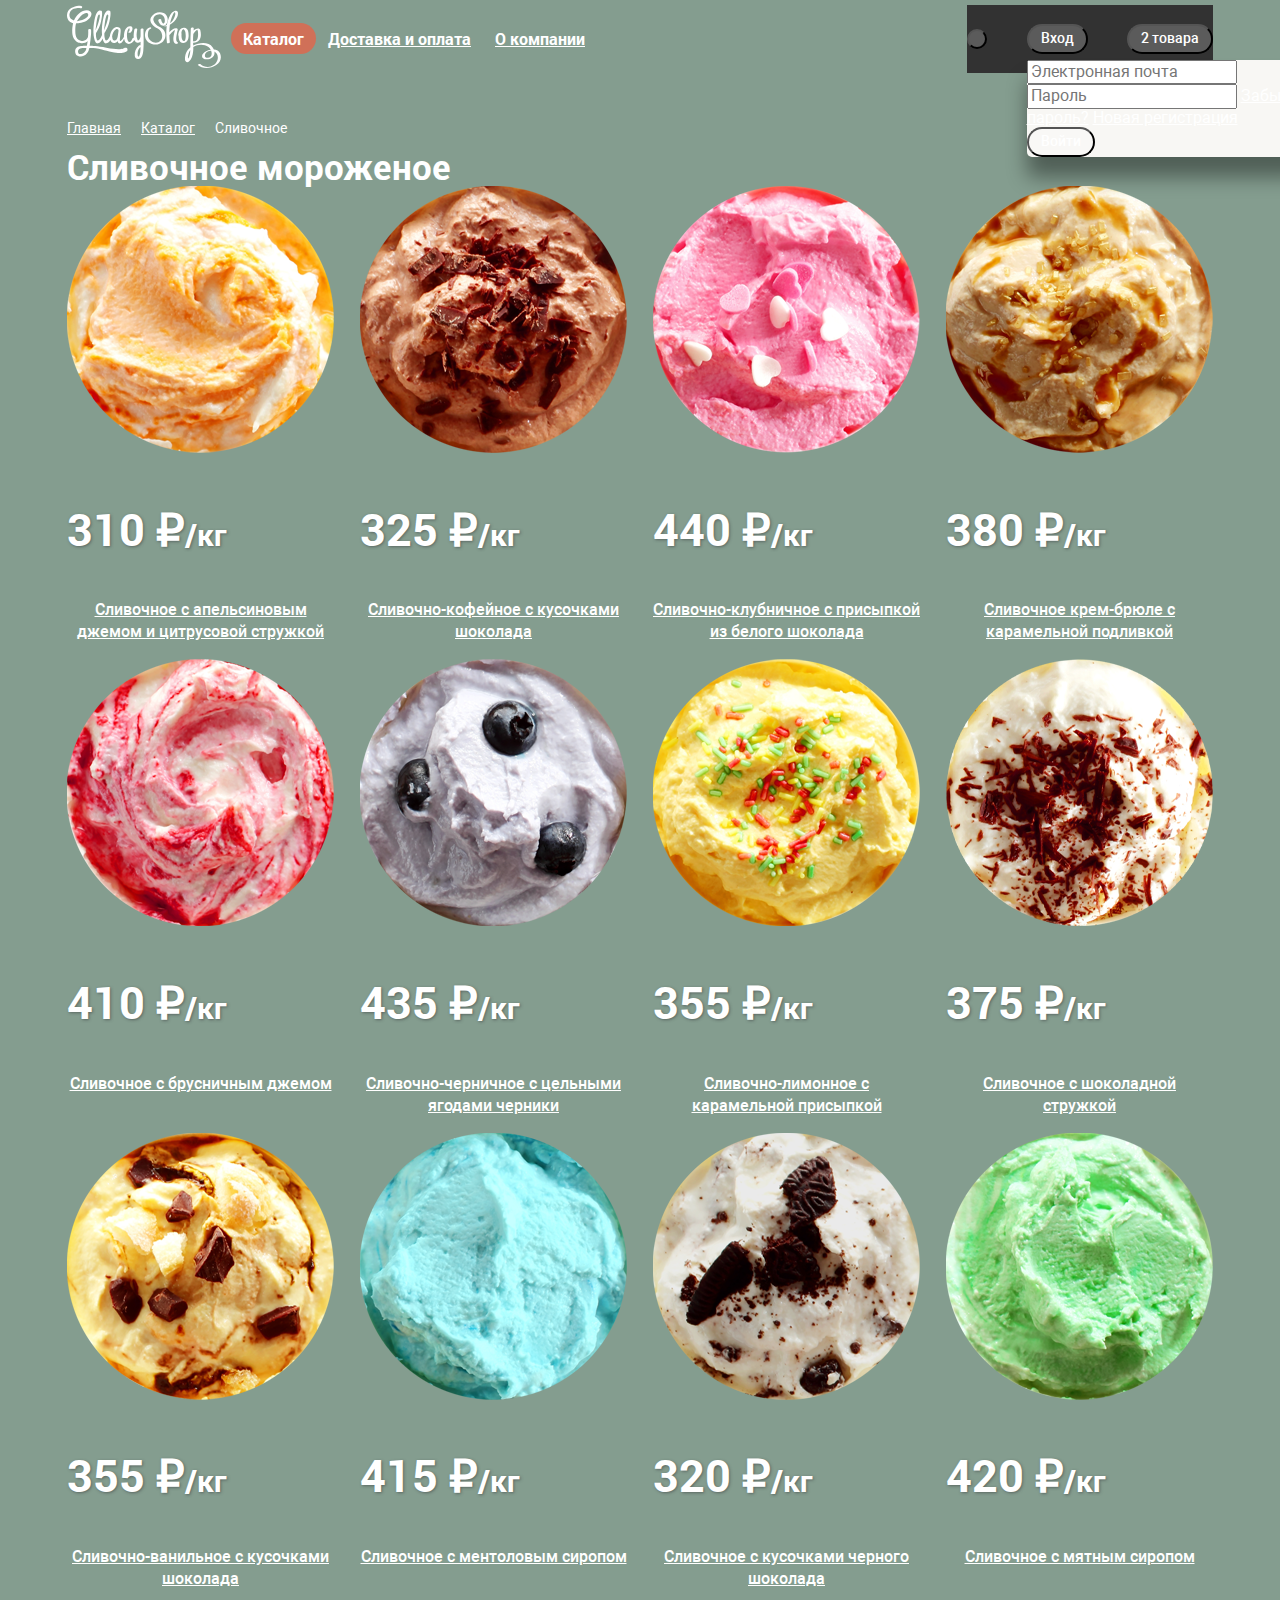
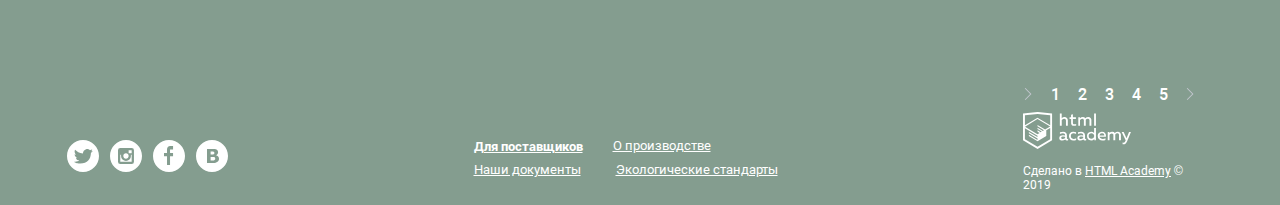
==== commit 25ed03f8: "popup + декоративные элементы" ====
--- a/catalog.html
+++ b/catalog.html
@@ -21,11 +21,11 @@
           <ul class="navigation-list">
             <li class="navigation-item current-page navigation-item-catalog"><a href="#">Каталог</a>
               <ul class="navigation-tastes">
-                <li><a href="#">Новинки</a></li>
-                <li><a href="#">Сливочное</a></li>
-                <li><a href="#">Щербеты</a></li>
-                <li><a href="#">Фруктовый лёд</a></li>
-                <li><a href="#">Мелорин</a></li>
+                <li class="navigation-tastes-item navigation-tastes-new"><a href="#">Новинки</a></li>
+                <li class="navigation-tastes-item"><a href="#">Сливочное</a></li>
+                <li class="navigation-tastes-item"><a href="#">Щербеты</a></li>
+                <li class="navigation-tastes-item"><a href="#">Фруктовый лёд</a></li>
+                <li class="navigation-tastes-item"><a href="#">Мелорин</a></li>
               </ul>
             </li>
             <li class="navigation-item navigation-item-delivery"><a href="#">Доставка и оплата</a></li>
@@ -54,7 +54,7 @@
               <h3 class="visually-hidden">Личный кабинет</h3>
               <form action="https://echo.htmlacademy.ru" method="POST">
                 <label for="user-login" class="visually-hidden">Логин</label>
-                <input id="user-login" type="text" name="login" placeholder="Электронная почта">
+                <input id="user-login" type="email" name="login" placeholder="Электронная почта">
                 <label for="user-password" class="visually-hidden">Пароль</label>
                 <input id="user-password" type="password" name="password" placeholder="Пароль">
                 <a href="#">Забыли пароль?</a>
@@ -269,4 +269,4 @@
   </footer>
 </body>
 
-</html>+</html>
--- a/css/style.css
+++ b/css/style.css
@@ -42,6 +42,11 @@
 
 a {
   color: #ffffff;
+}
+
+img {
+  max-width: 100%;
+  height: auto;
 }
 
 .navigation-tastes,
@@ -61,55 +66,40 @@
   width: 1146px;
   display: flex;
   margin: 0 auto;
+  margin-top: 5px;
 }
 
 .navigation-main {
   display: flex;
   align-items: center;
+  width: 560px;
 }
 
 .navigation-list {
   display: flex;
   padding: 0px;
   margin: 0px;
+  list-style-type: none;
+  margin-left: 10px;
 }
 
 .navigation-item {
-  list-style-type: none;
   font-weight: bold;
   line-height: 1.13;
-}
-
-.navigation-item-catalog {
-  width: 87px;
-  height: 32px;
   text-align: center;
   vertical-align: middle;
 }
 
-.navigation-item-delivery {
-  width: 169px;
-  height: 32px;
-  text-align: center;
-  vertical-align: middle;
-}
-
-.navigation-item-company {
-  width: 118px;
-  height: 32px;
-  text-align: center;
-  vertical-align: middle;
-}
-
-.navigation-item a:hover,
-.navigation-item a:focus {
+.navigation-item>a {
+  padding: 5px 12px;
+}
+
+.navigation-item>a:hover,
+.navigation-item>a:focus {
   color: #323232;
   text-decoration: none;
-}
-
-.navigation-item:hover,
-.navigation-item:focus {
   background-color: #f7f6f3;
+  border-radius: 40px;
 }
 
 .navigation-item a:active {
@@ -117,39 +107,170 @@
   box-shadow: inset 0px 2px 1px 0 #696969;
 }
 
+.navigation-item-catalog {
+  position: relative;
+}
+
+.navigation-item-catalog:hover .navigation-tastes {
+  display: flex;
+  flex-direction: column;
+  position: absolute;
+  top: 30px;
+  left: -5px;
+  list-style-type: none;
+  margin: 0;
+  padding: 0;
+  box-shadow: 0px 20px 20px 0 rgba(0, 0, 0, 0.4);
+  background-color: #f8f7f4;
+  border-radius: 5px;
+}
+
+.navigation-tastes-item {
+  text-align: left;
+  white-space: nowrap;
+  line-height: 1.14;
+  font-size: 14px;
+  padding-top: 5px;
+}
+
+.navigation-tastes-item:last-child {
+  padding-bottom: 5px;
+}
+
+.navigation-tastes-item>a {
+  display: block;
+  text-decoration: none;
+  color: #323232;
+  font-weight: normal;
+  padding: 7px 20px;
+}
+
+.navigation-tastes-new {
+  border-bottom: 1px solid rgba(50, 50, 50, 0.2);
+  padding-bottom: 5px;
+}
+
+.navigation-tastes-new>a {
+  font-weight: bold;
+}
+
+.navigation-tastes-item>a:hover,
+.navigation-tastes-item>a:focus {
+  background-color: #fbded7;
+}
+
+.navigation-tastes-item>a:active {
+  background-color: #f6b5a5;
+  box-shadow: none;
+}
+
+.current-page>a {
+  background-color: #d07058;
+  border-radius: 40px;
+  text-decoration: none;
+}
+
 .additional-navigation-container {
   width: 246px;
   display: flex;
   justify-content: space-between;
   margin-left: auto;
   align-items: center;
+  background-color: #323232;
 }
 
 .additional-navigation-container .button {
-  background-color: rgba(255, 255, 255, 0.3);
+  background-color: rgba(255, 255, 255, 0.2);
+  text-decoration: none;
   line-height: 1.14;
-}
-
-.additional-navigation-container .button:hover,
-.additional-navigation-container .button:focus {
-  background-color: #f8f7f4;
-  color: #323232;
-}
-
-.button-search {
-  width: 33px;
-}
-
-.button-account {
-  width: 93px;
+  border-radius: 40px;
+  padding: 5px 12px;
   font-size: 14px;
   font-weight: 500;
 }
 
-.button-basket {
+.additional-navigation-container .button-search {
+  border-radius: 50%;
+  padding: 8px;
+}
+
+.additional-navigation-container .button:hover,
+.additional-navigation-container .button:focus,
+.button-search:hover path,
+.button-account:hover path,
+.button-search:focus path,
+.button-account:focus path {
+  background-color: #f8f7f4;
+  color: #323232;
+  fill: #323232;
+}
+
+.account-button-container {
+  position: relative;
+}
+
+.account {
+  width: 278px;
+  display: flex;
+  flex-direction: column;
+  position: absolute;
+  top: 60px;
+  background-color: #f8f7f4;
+  box-shadow: 0px 20px 20px 0 rgba(0, 0, 0, 0.4);
+  border-radius: 5px;
+}
+
+.account-form {
+  display: flex;
+  flex-wrap: wrap;
+  margin-left: 19px;
+  margin-bottom: 22px;
+}
+
+.account-form input {
+  margin-top: 20px;
+  margin-right: 20px;
+  padding-left: 15px;
+  border: none;
+  border-radius: 5px;
+  border: 1px solid #d3d3d2;
+  width: 100%;
+  height: 44px;
+}
+
+.account-form input::placeholder {
+  font-size: 14px;
+  color: #999999;
+  line-height: 1.71;
+}
+
+.account-link-container {
+  margin-top: 20px;
+}
+
+.account-link-container>a {
+  display: flex;
+  flex-direction: column;
+  font-size: 13px;
+  line-height: 1.85;
+  text-align: left;
+  color: #323232;
+  margin: 0;
+  padding: 0;
+  margin-left: 20px;
+}
+
+.account-form .button {
   width: 100px;
-  font-size: 14px;
-  font-weight: 500;
+  height: 44px;
+  line-height: 1.33;
+  font-size: 18px;
+  font-weight: bold;
+  background-image: linear-gradient(to top, #e74a35, #f26843);
+  box-shadow: 0px 1px 2px 0 #ac1000;
+  border: none;
+  border-radius: 20px;
+  margin-top: 20px;
 }
 
 .work-schedule-container {
@@ -240,7 +361,7 @@
 }
 
 .blog-link {
-  width: 279px;
+  width: 280px;
   font-size: 24px;
   font-weight: bold;
   color: #323232;
@@ -452,14 +573,6 @@
 }
 
 .breadcrumbs-current-page a {
-  text-decoration: none;
-}
-
-.current-page a {
-  background-color: #d07058;
-}
-
-.current-page a {
   text-decoration: none;
 }
 
